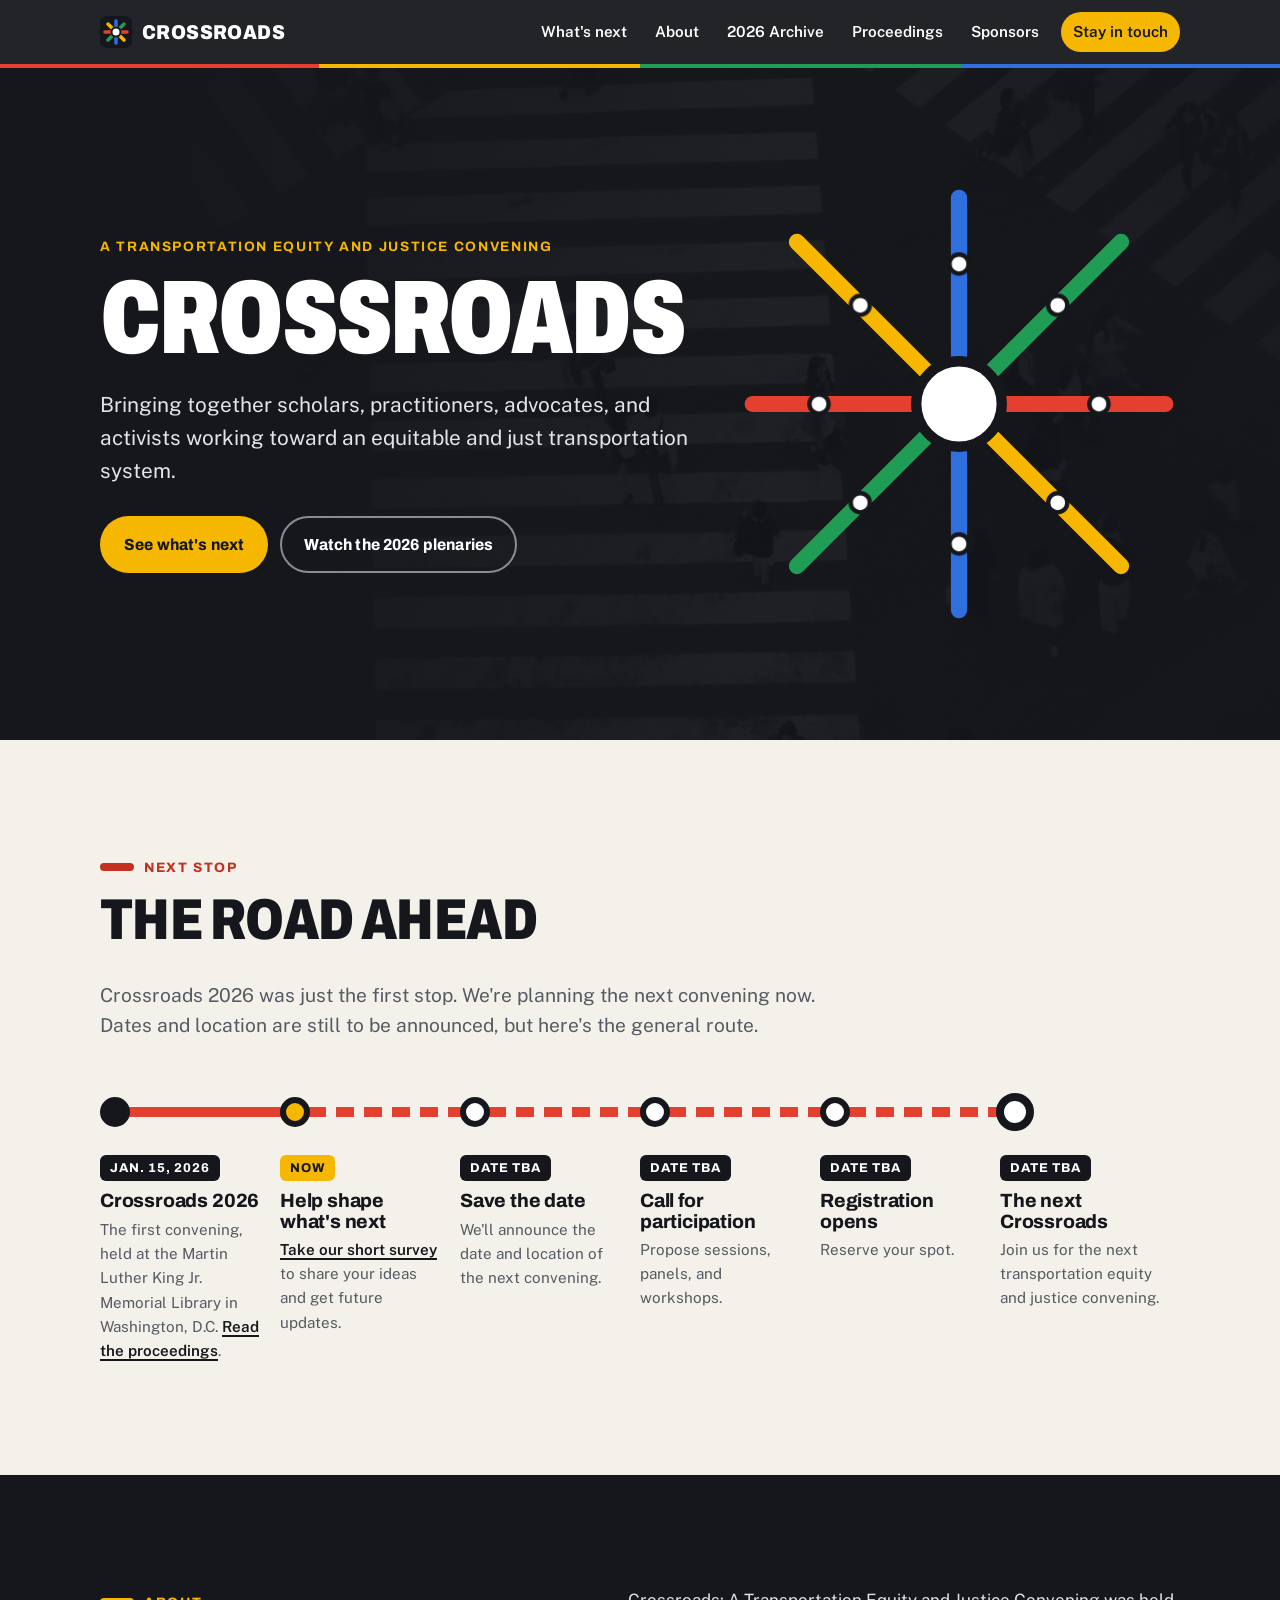
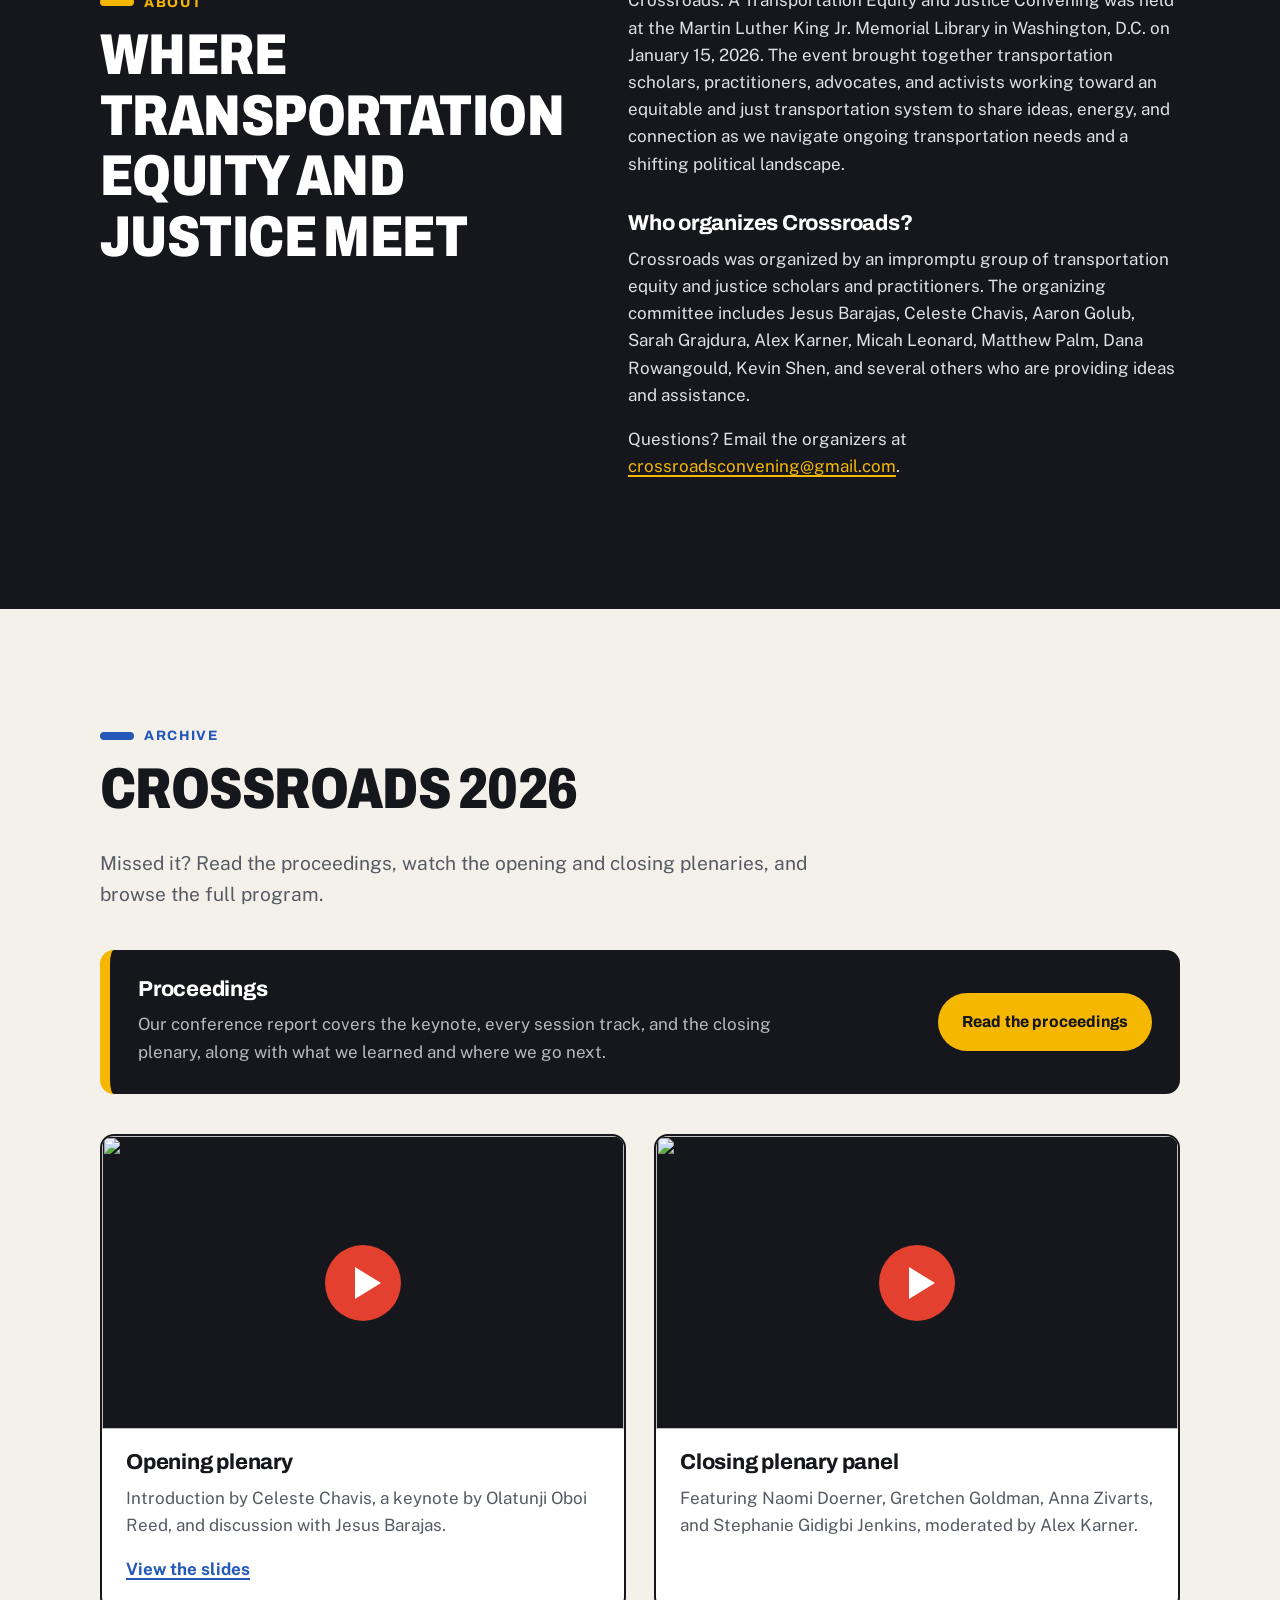
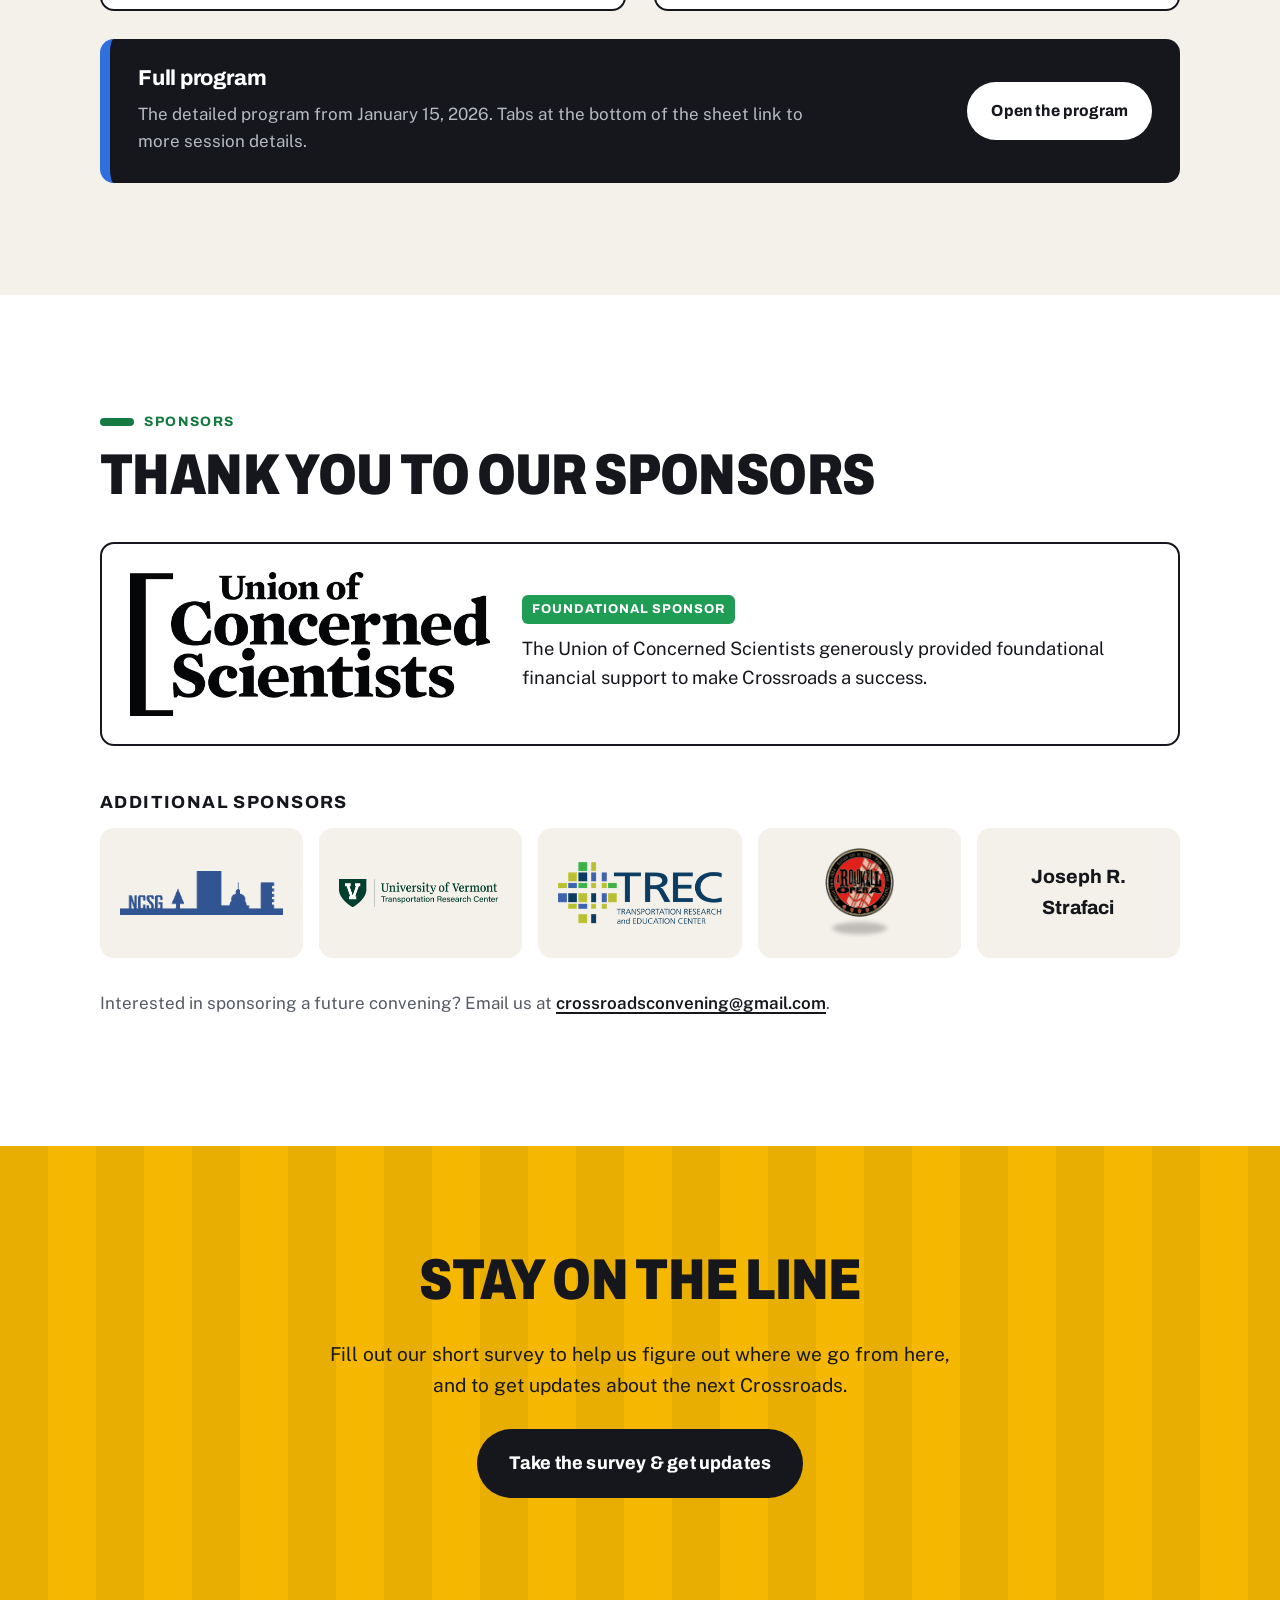
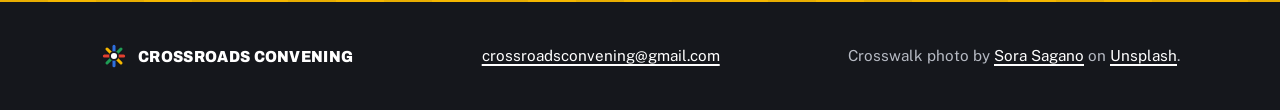
==== index.html @ 6d8b0bfc "Add the 2026 proceedings page Generate proceedings.html from the conference report Word file with to" ====
<!doctype html>
<html lang="en">
<head>
  <meta charset="utf-8">
  <meta name="viewport" content="width=device-width, initial-scale=1">
  <title>Crossroads: A Transportation Equity and Justice Convening</title>
  <meta name="description" content="Crossroads brings together transportation scholars, practitioners, advocates, and activists working toward an equitable and just transportation system.">
  <meta property="og:title" content="Crossroads: A Transportation Equity and Justice Convening">
  <meta property="og:description" content="Scholars, practitioners, advocates, and activists working toward an equitable and just transportation system.">
  <meta property="og:type" content="website">
  <meta property="og:url" content="https://crossroadsconvening.org/">
  <meta property="og:image" content="https://crossroadsconvening.org/assets/img/hero.jpg">
  <link rel="icon" href="assets/img/mark.svg" type="image/svg+xml">
  <link rel="preconnect" href="https://fonts.googleapis.com">
  <link rel="preconnect" href="https://fonts.gstatic.com" crossorigin>
  <link href="https://fonts.googleapis.com/css2?family=Archivo:wdth,wght@62..125,500..900&family=Public+Sans:ital,wght@0,400..700;1,400&display=swap" rel="stylesheet">
  <link rel="stylesheet" href="assets/css/styles.css">
</head>
<body>
  <a class="skip" href="#main">Skip to content</a>

  <header class="topbar">
    <div class="wrap topbar__inner">
      <a class="brand" href="#top" aria-label="Crossroads home">
        <img src="assets/img/mark.svg" alt="" width="32" height="32">
        <span>Crossroads</span>
      </a>
      <button class="menu-toggle" aria-expanded="false" aria-controls="site-nav">Menu</button>
      <nav id="site-nav" class="nav" aria-label="Main">
        <a href="#next">What's next</a>
        <a href="#about">About</a>
        <a href="#archive">2026 Archive</a>
        <a href="proceedings.html">Proceedings</a>
        <a href="#sponsors">Sponsors</a>
        <a class="nav__cta" href="#stay-in-touch">Stay in touch</a>
      </nav>
    </div>
  </header>

  <main id="main">
    <!-- HERO -->
    <section class="hero" id="top">
      <div class="wrap hero__inner">
        <div class="hero__text">
          <p class="eyebrow">A Transportation Equity and Justice Convening</p>
          <h1>Crossroads</h1>
          <p class="hero__lede">Bringing together scholars, practitioners, advocates, and activists working toward an equitable and just transportation system.</p>
          <div class="hero__actions">
            <a class="btn btn--yellow" href="#next">See what's next</a>
            <a class="btn btn--ghost" href="#archive">Watch the 2026 plenaries</a>
          </div>
        </div>
        <svg class="hero__map" viewBox="0 0 600 600" role="img" aria-label="Four transit lines meeting at a single station">
          <g class="lines" fill="none" stroke-width="22" stroke-linecap="round">
            <path class="line line--red" d="M20 300H580"/>
            <path class="line line--blue" d="M300 20V580"/>
            <path class="line line--yellow" d="M80 80L520 520"/>
            <path class="line line--green" d="M520 80L80 520"/>
          </g>
          <g class="stops">
            <circle cx="110" cy="300" r="13"/><circle cx="490" cy="300" r="13"/>
            <circle cx="300" cy="110" r="13"/><circle cx="300" cy="490" r="13"/>
            <circle cx="166" cy="166" r="13"/><circle cx="434" cy="434" r="13"/>
            <circle cx="434" cy="166" r="13"/><circle cx="166" cy="434" r="13"/>
          </g>
          <circle class="hub" cx="300" cy="300" r="58"/>
        </svg>
      </div>
    </section>

    <!-- WHAT'S NEXT / TIMELINE -->
    <section class="section section--paper" id="next" aria-labelledby="next-title">
      <div class="wrap">
        <p class="kicker kicker--red">Next stop</p>
        <h2 id="next-title">The road ahead</h2>
        <p class="lede">Crossroads 2026 was just the first stop. We're planning the next convening now. Dates and location are still to be announced, but here's the general route.</p>

        <!-- TIMELINE: edit the stops below. Use class "stop--done" for past stops and "stop--now" for the current one. -->
        <ol class="route">
          <li class="stop stop--done">
            <span class="stop__when">Jan. 15, 2026</span>
            <h3 class="stop__title">Crossroads 2026</h3>
            <p>The first convening, held at the Martin Luther King Jr. Memorial Library in Washington, D.C. <a href="proceedings.html">Read the proceedings</a>.</p>
          </li>
          <li class="stop stop--now">
            <span class="stop__when">Now</span>
            <h3 class="stop__title">Help shape what's next</h3>
            <p><a href="https://forms.gle/mDyaubVXtLyER6GSA">Take our short survey</a> to share your ideas and get future updates.</p>
          </li>
          <li class="stop">
            <span class="stop__when">Date TBA</span>
            <h3 class="stop__title">Save the date</h3>
            <p>We'll announce the date and location of the next convening.</p>
          </li>
          <li class="stop">
            <span class="stop__when">Date TBA</span>
            <h3 class="stop__title">Call for participation</h3>
            <p>Propose sessions, panels, and workshops.</p>
          </li>
          <li class="stop">
            <span class="stop__when">Date TBA</span>
            <h3 class="stop__title">Registration opens</h3>
            <p>Reserve your spot.</p>
          </li>
          <li class="stop stop--terminal">
            <span class="stop__when">Date TBA</span>
            <h3 class="stop__title">The next Crossroads</h3>
            <p>Join us for the next transportation equity and justice convening.</p>
          </li>
        </ol>
      </div>
    </section>

    <!-- ABOUT -->
    <section class="section section--dark" id="about" aria-labelledby="about-title">
      <div class="wrap grid-2">
        <div>
          <p class="kicker kicker--yellow">About</p>
          <h2 id="about-title">Where transportation equity and justice meet</h2>
        </div>
        <div class="prose">
          <p>Crossroads: A Transportation Equity and Justice Convening was held at the Martin Luther King Jr. Memorial Library in Washington, D.C. on January 15, 2026. The event brought together transportation scholars, practitioners, advocates, and activists working toward an equitable and just transportation system to share ideas, energy, and connection as we navigate ongoing transportation needs and a shifting political landscape.</p>
          <h3>Who organizes Crossroads?</h3>
          <p>Crossroads was organized by an impromptu group of transportation equity and justice scholars and practitioners. The organizing committee includes Jesus Barajas, Celeste Chavis, Aaron Golub, Sarah Grajdura, Alex Karner, Micah Leonard, Matthew Palm, Dana Rowangould, Kevin Shen, and several others who are providing ideas and assistance.</p>
          <p>Questions? Email the organizers at <a href="mailto:crossroadsconvening@gmail.com">crossroadsconvening@gmail.com</a>.</p>
        </div>
      </div>
    </section>

    <!-- 2026 ARCHIVE -->
    <section class="section section--paper" id="archive" aria-labelledby="archive-title">
      <div class="wrap">
        <p class="kicker kicker--blue">Archive</p>
        <h2 id="archive-title">Crossroads 2026</h2>
        <p class="lede">Missed it? Read the proceedings, watch the opening and closing plenaries, and browse the full program.</p>

        <div class="callout callout--feature">
          <div>
            <h3>Proceedings</h3>
            <p>Our conference report covers the keynote, every session track, and the closing plenary, along with what we learned and where we go next.</p>
          </div>
          <a class="btn btn--yellow" href="proceedings.html">Read the proceedings</a>
        </div>

        <div class="videos">
          <article class="video-card">
            <div class="yt" data-id="2A3c7YhtMYk" data-title="Crossroads 2026 opening plenary">
              <a href="https://youtu.be/2A3c7YhtMYk" class="yt__link">
                <img src="https://i.ytimg.com/vi/2A3c7YhtMYk/hqdefault.jpg" alt="" loading="lazy" width="480" height="360">
                <span class="yt__play" aria-hidden="true"></span>
                <span class="visually-hidden">Play the opening plenary video</span>
              </a>
            </div>
            <div class="video-card__body">
              <h3>Opening plenary</h3>
              <p>Introduction by Celeste Chavis, a keynote by Olatunji Oboi Reed, and discussion with Jesus Barajas.</p>
              <a class="text-link" href="https://docs.google.com/presentation/d/1_229AKAvxTSWhk_uDJZaHkwHum6Pag1m/edit?usp=sharing">View the slides</a>
            </div>
          </article>
          <article class="video-card">
            <div class="yt" data-id="bE-O-7ziDMs" data-title="Crossroads 2026 closing plenary panel">
              <a href="https://youtu.be/bE-O-7ziDMs" class="yt__link">
                <img src="https://i.ytimg.com/vi/bE-O-7ziDMs/hqdefault.jpg" alt="" loading="lazy" width="480" height="360">
                <span class="yt__play" aria-hidden="true"></span>
                <span class="visually-hidden">Play the closing plenary video</span>
              </a>
            </div>
            <div class="video-card__body">
              <h3>Closing plenary panel</h3>
              <p>Featuring Naomi Doerner, Gretchen Goldman, Anna Zivarts, and Stephanie Gidigbi Jenkins, moderated by Alex Karner.</p>
            </div>
          </article>
        </div>

        <div class="callout">
          <div>
            <h3>Full program</h3>
            <p>The detailed program from January 15, 2026. Tabs at the bottom of the sheet link to more session details.</p>
          </div>
          <a class="btn btn--dark" href="https://docs.google.com/spreadsheets/d/1oS346yVbTH7ZdNeMVsmbUKDeAx3e3sTIWVn5TeTosmg/edit?usp=sharing">Open the program</a>
        </div>
      </div>
    </section>

    <!-- SPONSORS -->
    <section class="section section--white" id="sponsors" aria-labelledby="sponsors-title">
      <div class="wrap">
        <p class="kicker kicker--green">Sponsors</p>
        <h2 id="sponsors-title">Thank you to our sponsors</h2>

        <div class="sponsor-foundational">
          <a href="https://www.ucsusa.org/" class="sponsor-logo sponsor-logo--lg">
            <img src="assets/img/ucs.jpg" alt="Union of Concerned Scientists" width="1280" height="512">
          </a>
          <div>
            <span class="tag">Foundational sponsor</span>
            <p>The Union of Concerned Scientists generously provided foundational financial support to make Crossroads a success.</p>
          </div>
        </div>

        <h3 class="subhead">Additional sponsors</h3>
        <ul class="sponsor-grid">
          <li><a href="https://www.umdsmartgrowth.org/" class="sponsor-logo"><img src="assets/img/umd-smart-growth.gif" alt="University of Maryland National Center for Smart Growth" width="418" height="115" loading="lazy"></a></li>
          <li><a href="https://www.uvm.edu/cems/trc" class="sponsor-logo"><img src="assets/img/uvm-trc.png" alt="University of Vermont Transportation Research Center" width="1280" height="224" loading="lazy"></a></li>
          <li><a href="https://trec.pdx.edu/" class="sponsor-logo"><img src="assets/img/psu-trec.png" alt="Transportation Research and Education Center at Portland State University" width="300" height="113" loading="lazy"></a></li>
          <li><a href="http://www.roadkillopera.com/" class="sponsor-logo"><img src="assets/img/roadkill-opera.png" alt="A Roadkill Opera" width="300" height="391" loading="lazy"></a></li>
          <li><span class="sponsor-logo sponsor-logo--name">Joseph R. Strafaci</span></li>
        </ul>

        <p class="sponsor-ask">Interested in sponsoring a future convening? Email us at <a href="mailto:crossroadsconvening@gmail.com">crossroadsconvening@gmail.com</a>.</p>
      </div>
    </section>

    <!-- STAY IN TOUCH -->
    <section class="cta" id="stay-in-touch" aria-labelledby="cta-title">
      <div class="wrap cta__inner">
        <h2 id="cta-title">Stay on the line</h2>
        <p>Fill out our short survey to help us figure out where we go from here, and to get updates about the next Crossroads.</p>
        <a class="btn btn--yellow btn--lg" href="https://forms.gle/mDyaubVXtLyER6GSA">Take the survey &amp; get updates</a>
      </div>
    </section>
  </main>

  <footer class="footer">
    <div class="wrap footer__inner">
      <div class="brand brand--footer">
        <img src="assets/img/mark.svg" alt="" width="28" height="28">
        <span>Crossroads Convening</span>
      </div>
      <p><a href="mailto:crossroadsconvening@gmail.com">crossroadsconvening@gmail.com</a></p>
      <p class="footer__credit">Crosswalk photo by <a href="https://unsplash.com/@sorasagano">Sora Sagano</a> on <a href="https://unsplash.com/photos/people-walking-on-street-MKE7NKsaBZM">Unsplash</a>.</p>
    </div>
  </footer>

  <script src="assets/js/main.js" defer></script>
</body>
</html>
---- assets/css/styles.css ----
/* Crossroads Convening — transit-map inspired styles */

:root {
  --asphalt: #15171c;
  --asphalt-2: #1e2128;
  --paper: #f4f1ea;
  --white: #ffffff;
  --ink: #15171c;
  --muted: #555a64;
  --muted-dark: #b6bac3;

  --red: #e4402f;
  --red-text: #c4311f;
  --yellow: #f5b700;
  --green: #1f9d55;
  --green-text: #157a41;
  --blue: #2f6fde;
  --blue-text: #2459b8;

  --display: "Archivo", "Arial Narrow", system-ui, sans-serif;
  --body: "Public Sans", system-ui, -apple-system, "Segoe UI", sans-serif;

  --wrap: 1160px;
  --gutter: clamp(16px, 4vw, 40px);
  --radius: 14px;
}

*,
*::before,
*::after { box-sizing: border-box; }

html { scroll-behavior: smooth; scroll-padding-top: 76px; }

body {
  margin: 0;
  font-family: var(--body);
  font-size: 1.0625rem;
  line-height: 1.6;
  color: var(--ink);
  background: var(--paper);
  -webkit-font-smoothing: antialiased;
}

img { max-width: 100%; height: auto; display: block; }

a { color: inherit; text-decoration-thickness: 2px; text-underline-offset: 3px; }

:focus-visible { outline: 3px solid var(--yellow); outline-offset: 3px; border-radius: 4px; }

h1, h2, h3 {
  font-family: var(--display);
  line-height: 1.05;
  letter-spacing: -0.01em;
  margin: 0 0 0.5em;
}

h2 {
  font-size: clamp(2.2rem, 5vw, 3.6rem);
  font-weight: 850;
  font-stretch: 80%;
  text-transform: uppercase;
}

h3 { font-size: 1.35rem; font-weight: 750; }

p { margin: 0 0 1em; }

.wrap { max-width: var(--wrap); margin: 0 auto; padding: 0 var(--gutter); }

.skip {
  position: absolute; left: 12px; top: -60px; z-index: 100;
  background: var(--yellow); color: var(--ink); padding: 10px 16px;
  font-weight: 700; border-radius: 8px;
}
.skip:focus { top: 12px; }

.visually-hidden {
  position: absolute; width: 1px; height: 1px; overflow: hidden;
  clip: rect(0 0 0 0); white-space: nowrap;
}

/* ---------- Top bar ---------- */

.topbar {
  position: sticky; top: 0; z-index: 50;
  background: rgba(21, 23, 28, 0.94);
  backdrop-filter: blur(8px);
  color: var(--white);
  border-bottom: 4px solid transparent;
  border-image: linear-gradient(90deg, var(--red) 0 25%, var(--yellow) 25% 50%, var(--green) 50% 75%, var(--blue) 75% 100%) 1;
}

.topbar__inner { display: flex; align-items: center; justify-content: space-between; min-height: 64px; gap: 16px; }

.brand {
  display: inline-flex; align-items: center; gap: 10px;
  font-family: var(--display); font-weight: 850; font-stretch: 90%;
  font-size: 1.25rem; text-transform: uppercase; letter-spacing: 0.02em;
  text-decoration: none;
}

.nav { display: flex; align-items: center; gap: 4px; }

.nav a {
  text-decoration: none; font-weight: 600; font-size: 0.95rem;
  padding: 8px 12px; border-radius: 999px;
}
.nav a:hover, .nav a[aria-current="page"] { background: var(--asphalt-2); }

.nav .nav__cta { background: var(--yellow); color: var(--ink); margin-left: 6px; }
.nav .nav__cta:hover { background: #ffc933; }

.menu-toggle {
  display: none;
  font: 600 0.95rem var(--body); color: var(--white);
  background: none; border: 2px solid #3a3f4a; border-radius: 999px;
  padding: 6px 14px; cursor: pointer;
}

@media (max-width: 960px) {
  .menu-toggle { display: inline-block; }
  .nav {
    display: none;
    position: absolute; left: 0; right: 0; top: 100%;
    flex-direction: column; align-items: stretch; gap: 0;
    background: var(--asphalt); padding: 8px var(--gutter) 16px;
    border-bottom: 1px solid #2b2f37;
  }
  .nav.is-open { display: flex; }
  .nav a { padding: 12px 8px; border-radius: 8px; }
  .nav .nav__cta { margin: 8px 0 0; text-align: center; }
}

/* ---------- Buttons ---------- */

.btn {
  display: inline-flex; align-items: center; justify-content: center;
  font-family: var(--display); font-weight: 750; font-stretch: 95%;
  font-size: 1rem; letter-spacing: 0.01em;
  padding: 14px 22px; border-radius: 999px;
  text-decoration: none; border: 2px solid transparent;
  transition: transform 0.15s ease, background-color 0.15s ease;
}
.btn:hover { transform: translateY(-2px); }
.btn--yellow { background: var(--yellow); color: var(--ink); }
.btn--yellow:hover { background: #ffc933; }
.btn--ghost { border-color: rgba(255, 255, 255, 0.5); color: var(--white); }
.btn--ghost:hover { border-color: var(--white); }
.btn--dark { background: var(--ink); color: var(--white); }
.btn--lg { font-size: 1.15rem; padding: 18px 30px; }

/* ---------- Hero ---------- */

.hero {
  position: relative; overflow: hidden;
  background: var(--asphalt); color: var(--white);
}
.hero::before {
  content: ""; position: absolute; inset: 0;
  background: url("../img/hero.jpg") center / cover no-repeat;
  opacity: 0.35; filter: grayscale(1);
}
.hero::after {
  content: ""; position: absolute; inset: 0;
  background: linear-gradient(90deg, var(--asphalt) 10%, rgba(21, 23, 28, 0.55) 60%, rgba(21, 23, 28, 0.8));
}

.hero__inner {
  position: relative; z-index: 1;
  display: grid; grid-template-columns: 1.15fr 0.85fr; align-items: center; gap: 40px;
  padding-top: clamp(56px, 9vw, 120px); padding-bottom: clamp(56px, 9vw, 120px);
}

.eyebrow {
  font-family: var(--display); font-weight: 700; font-stretch: 100%;
  text-transform: uppercase; letter-spacing: 0.12em; font-size: 0.85rem;
  color: var(--yellow); margin-bottom: 14px;
}

.hero__text { container-type: inline-size; min-width: 0; }

/* Sized to the column so "Crossroads" always stays on one line */
.hero h1 {
  font-size: min(9rem, 17.5cqi);
  font-weight: 900; font-stretch: 72%;
  text-transform: uppercase; line-height: 0.88; letter-spacing: -0.02em;
  white-space: nowrap;
  margin-bottom: 24px;
}

.hero__lede { font-size: clamp(1.1rem, 2vw, 1.3rem); max-width: 34em; color: #e3e5ea; }

.hero__actions { display: flex; flex-wrap: wrap; gap: 12px; margin-top: 28px; }

.hero__map { width: 100%; max-width: 460px; justify-self: center; overflow: visible; }
.hero__map .line { stroke-dasharray: 800; stroke-dashoffset: 800; animation: draw 1.4s ease-out forwards; }
.line--red { stroke: var(--red); }
.line--blue { stroke: var(--blue); animation-delay: 0.15s !important; }
.line--yellow { stroke: var(--yellow); animation-delay: 0.3s !important; }
.line--green { stroke: var(--green); animation-delay: 0.45s !important; }
.hero__map .stops circle { fill: var(--white); stroke: var(--asphalt); stroke-width: 6; opacity: 0; animation: pop 0.4s ease-out 1.1s forwards; }
.hero__map .hub { fill: var(--white); stroke: var(--asphalt); stroke-width: 14; }

@keyframes draw { to { stroke-dashoffset: 0; } }
@keyframes pop { to { opacity: 1; } }

@media (max-width: 820px) {
  .hero__inner { grid-template-columns: 1fr; }
  .hero__map { max-width: 260px; order: -1; justify-self: start; }
}

/* ---------- Sections ---------- */

.section { padding: clamp(64px, 9vw, 112px) 0; }
.section--paper { background: var(--paper); }
.section--white { background: var(--white); }
.section--dark { background: var(--asphalt); color: var(--white); }

.kicker {
  display: inline-flex; align-items: center; gap: 10px;
  font-family: var(--display); font-weight: 750; text-transform: uppercase;
  letter-spacing: 0.12em; font-size: 0.85rem; margin-bottom: 12px;
}
.kicker::before {
  content: ""; width: 34px; height: 8px; border-radius: 999px; background: currentColor;
}
.kicker--red { color: var(--red-text); }
.kicker--yellow { color: var(--yellow); }
.kicker--blue { color: var(--blue-text); }
.kicker--green { color: var(--green-text); }

.lede { font-size: 1.2rem; max-width: 40em; color: var(--muted); }

.grid-2 { display: grid; grid-template-columns: 0.9fr 1.1fr; gap: clamp(24px, 5vw, 72px); }
@media (max-width: 820px) { .grid-2 { grid-template-columns: 1fr; } }

.prose { color: #dfe1e6; }
.prose h3 { color: var(--white); margin-top: 1.6em; }
.prose a { color: var(--yellow); }

/* ---------- Timeline (route) ---------- */

.route {
  --line: 10px;
  --dot: 30px;
  list-style: none; margin: 56px 0 0; padding: 0;
  display: grid; grid-template-columns: repeat(6, 1fr); gap: 0;
  position: relative;
}

.stop { position: relative; padding: calc(var(--dot) + 26px) 16px 0 0; }

/* the track */
.stop::before {
  content: ""; position: absolute; top: calc((var(--dot) - var(--line)) / 2);
  left: 0; right: 0; height: var(--line); background: var(--red);
}
.stop:first-child::before { left: calc(var(--dot) / 2); }
.stop--terminal::before { right: auto; width: calc(var(--dot) / 2); }
.stop--now::before,
.stop--now ~ .stop::before {
  background: repeating-linear-gradient(90deg, var(--red) 0 18px, transparent 18px 28px);
}

/* the station dot */
.stop::after {
  content: ""; position: absolute; top: 0; left: 0;
  width: var(--dot); height: var(--dot); border-radius: 50%;
  background: var(--white); border: 6px solid var(--ink); box-sizing: border-box;
}
.stop--done::after { background: var(--ink); }
.stop--now::after { background: var(--yellow); box-shadow: 0 0 0 0 rgba(245, 183, 0, 0.6); animation: pulse 2s infinite; }
.stop--terminal::after { width: calc(var(--dot) + 8px); height: calc(var(--dot) + 8px); top: -4px; left: -4px; border-width: 8px; }

@keyframes pulse {
  0% { box-shadow: 0 0 0 0 rgba(245, 183, 0, 0.6); }
  70% { box-shadow: 0 0 0 16px rgba(245, 183, 0, 0); }
  100% { box-shadow: 0 0 0 0 rgba(245, 183, 0, 0); }
}

.stop__when {
  display: inline-block; font-family: var(--display); font-weight: 750;
  font-size: 0.8rem; text-transform: uppercase; letter-spacing: 0.08em;
  background: var(--ink); color: var(--white); padding: 3px 10px; border-radius: 6px; margin-bottom: 10px;
}
.stop--now .stop__when { background: var(--yellow); color: var(--ink); }
.stop__title { font-size: 1.2rem; margin-bottom: 6px; }
.stop p { font-size: 0.95rem; color: var(--muted); margin: 0; }
.stop a { color: var(--ink); font-weight: 600; }

@media (max-width: 980px) {
  .route { grid-template-columns: 1fr; margin-top: 40px; }
  .stop { padding: 0 0 36px calc(var(--dot) + 24px); }
  .stop::before {
    top: 0; bottom: 0; left: calc((var(--dot) - var(--line)) / 2); right: auto;
    width: var(--line); height: auto;
  }
  .stop:first-child::before { left: calc((var(--dot) - var(--line)) / 2); top: calc(var(--dot) / 2); }
  .stop--terminal::before { width: var(--line); bottom: auto; height: calc(var(--dot) / 2); }
  .stop--now::before,
  .stop--now ~ .stop::before {
    background: repeating-linear-gradient(180deg, var(--red) 0 18px, transparent 18px 28px);
  }
  .stop--terminal { padding-bottom: 0; }
}

/* ---------- Archive ---------- */

.videos { display: grid; grid-template-columns: repeat(2, 1fr); gap: 28px; margin-top: 40px; }
@media (max-width: 760px) { .videos { grid-template-columns: 1fr; } }

.video-card {
  background: var(--white); border-radius: var(--radius); overflow: hidden;
  border: 2px solid var(--ink); display: flex; flex-direction: column;
}
.video-card__body { padding: 22px 24px 26px; }
.video-card__body p { color: var(--muted); }

.yt { position: relative; aspect-ratio: 16 / 9; background: var(--asphalt); }
.yt__link, .yt iframe { position: absolute; inset: 0; width: 100%; height: 100%; border: 0; }
.yt img { width: 100%; height: 100%; object-fit: cover; }
.yt__play {
  position: absolute; left: 50%; top: 50%; width: 76px; height: 76px; margin: -38px 0 0 -38px;
  border-radius: 50%; background: var(--red); transition: transform 0.15s ease;
}
.yt__play::after {
  content: ""; position: absolute; left: 30px; top: 22px;
  border-style: solid; border-width: 16px 0 16px 26px; border-color: transparent transparent transparent var(--white);
}
.yt__link:hover .yt__play { transform: scale(1.08); }

.text-link { font-weight: 700; color: var(--blue-text); }

.callout {
  margin-top: 28px; padding: 28px; border-radius: var(--radius);
  background: var(--asphalt); color: var(--white);
  display: flex; align-items: center; justify-content: space-between; gap: 24px; flex-wrap: wrap;
  border-left: 10px solid var(--blue);
}
.callout p { color: var(--muted-dark); margin: 0; max-width: 40em; }
.callout .btn--dark { background: var(--white); color: var(--ink); }

/* ---------- Sponsors ---------- */

.sponsor-foundational {
  display: grid; grid-template-columns: minmax(200px, 360px) 1fr; align-items: center; gap: 32px;
  margin-top: 36px; padding: 28px; border: 2px solid var(--ink); border-radius: var(--radius);
}
.sponsor-foundational p { font-size: 1.15rem; margin: 10px 0 0; }
@media (max-width: 680px) { .sponsor-foundational { grid-template-columns: 1fr; } }

.tag {
  display: inline-block; font-family: var(--display); font-weight: 750; text-transform: uppercase;
  letter-spacing: 0.08em; font-size: 0.8rem; background: var(--green); color: var(--white);
  padding: 4px 10px; border-radius: 6px;
}

.subhead { margin-top: 48px; font-size: 1.1rem; text-transform: uppercase; letter-spacing: 0.08em; }

.sponsor-grid {
  list-style: none; margin: 16px 0 0; padding: 0;
  display: grid; grid-template-columns: repeat(auto-fill, minmax(190px, 1fr)); gap: 16px;
}

.sponsor-logo {
  display: flex; align-items: center; justify-content: center;
  height: 130px; padding: 20px; border-radius: var(--radius);
  background: var(--paper); text-decoration: none;
  transition: transform 0.15s ease;
}
a.sponsor-logo:hover { transform: translateY(-3px); }
.sponsor-logo img { max-height: 100%; width: auto; object-fit: contain; }
.sponsor-logo--lg { height: auto; background: none; padding: 0; }
.sponsor-logo--name { font-family: var(--display); font-weight: 750; font-size: 1.2rem; text-align: center; }

.sponsor-ask { margin-top: 32px; color: var(--muted); }
.sponsor-ask a { color: var(--ink); font-weight: 600; }

/* ---------- CTA ---------- */

.cta {
  background: var(--yellow); color: var(--ink);
  padding: clamp(64px, 9vw, 104px) 0; position: relative; overflow: hidden;
}
.cta::before {
  /* crosswalk stripes */
  content: ""; position: absolute; inset: 0;
  background: repeating-linear-gradient(90deg, rgba(21, 23, 28, 0.06) 0 48px, transparent 48px 96px);
}
.cta__inner { position: relative; text-align: center; max-width: 820px; }
.cta p { font-size: 1.2rem; margin: 0 auto 28px; max-width: 34em; }
.cta .btn--yellow { background: var(--ink); color: var(--white); }
.cta .btn--yellow:hover { background: #000; }

/* ---------- Footer ---------- */

.footer { background: var(--asphalt); color: var(--muted-dark); padding: 40px 0; font-size: 0.95rem; }
.footer__inner { display: flex; flex-wrap: wrap; align-items: center; justify-content: space-between; gap: 16px 32px; }
.footer p { margin: 0; }
.footer a { color: var(--white); }
.brand--footer { color: var(--white); font-size: 1rem; }

/* ---------- Proceedings page ---------- */

.doc-hero {
  background: var(--asphalt); color: var(--white);
  padding: clamp(48px, 7vw, 88px) 0 clamp(40px, 6vw, 72px);
  border-bottom: 10px solid var(--red);
}
.doc-hero h1 {
  font-size: clamp(2.4rem, 6vw, 4.6rem);
  font-weight: 900; font-stretch: 75%;
  text-transform: uppercase; line-height: 0.95;
  max-width: 14em;
}
.doc-hero__meta { color: #d4d7de; font-size: 1.1rem; margin: 0; }
.doc-hero .btn--ghost { background: none; font: inherit; font-family: var(--display); font-weight: 750; font-stretch: 95%; cursor: pointer; }

.doc-layout {
  display: grid; grid-template-columns: 270px minmax(0, 1fr); gap: clamp(32px, 5vw, 72px);
  padding-top: 56px; padding-bottom: 96px;
}

/* Contents, drawn as a transit line */
.toc { position: sticky; top: 92px; align-self: start; max-height: calc(100vh - 110px); overflow-y: auto; padding-right: 4px; }
.toc summary {
  font-family: var(--display); font-weight: 750; text-transform: uppercase;
  letter-spacing: 0.12em; font-size: 0.85rem; color: var(--red-text);
  cursor: pointer; list-style: none; margin-bottom: 16px;
}
.toc summary::-webkit-details-marker { display: none; }
.toc__list, .toc__list ol { list-style: none; margin: 0; padding: 0; }
.toc__list { position: relative; }
.toc__list::before {
  content: ""; position: absolute; left: 7px; top: 8px; bottom: 8px; width: 6px;
  border-radius: 3px; background: var(--red);
}
.toc__stop { position: relative; padding-left: 30px; }
.toc__stop a {
  display: block; text-decoration: none; color: var(--muted);
  font-size: 0.9rem; line-height: 1.3; padding: 5px 0;
}
.toc__stop a:hover { color: var(--ink); text-decoration: underline; }
.toc__stop--major { margin-top: 10px; }
.toc__stop--major:first-child { margin-top: 0; }
.toc__stop--major > a { font-family: var(--display); font-weight: 750; font-size: 1rem; color: var(--ink); }
.toc__stop--major::before {
  content: ""; position: absolute; left: 0; top: 5px;
  width: 20px; height: 20px; border-radius: 50%;
  background: var(--white); border: 5px solid var(--ink); box-sizing: border-box;
}
.toc__stop:not(.toc__stop--major)::before {
  content: ""; position: absolute; left: 6px; top: 11px; width: 8px; height: 8px;
  border-radius: 50%; background: var(--white);
}
.toc__stop.is-active > a { color: var(--ink); font-weight: 700; }
.toc__stop--major.is-active::before { background: var(--yellow); }
.toc__stop:not(.toc__stop--major).is-active::before { background: var(--yellow); box-shadow: 0 0 0 2px var(--ink); }

/* Report text */
.doc { max-width: 70ch; font-size: 1.075rem; }
.doc p, .doc li { line-height: 1.72; }
.doc a { color: var(--blue-text); }
.chapter { padding-bottom: 24px; }
.chapter + .chapter, .footnotes, .credits { border-top: 2px solid #d9d4c8; padding-top: 40px; margin-top: 24px; }
.doc h2 {
  font-size: clamp(1.9rem, 4vw, 2.6rem);
  display: flex; align-items: center; gap: 14px;
}
.doc h2::before { content: ""; flex: none; width: 40px; height: 10px; border-radius: 999px; background: var(--red); }
.chapter:nth-of-type(4n+2) h2::before { background: var(--yellow); }
.chapter:nth-of-type(4n+3) h2::before { background: var(--green); }
.chapter:nth-of-type(4n) h2::before { background: var(--blue); }
.doc h3 { font-size: 1.5rem; margin-top: 2em; line-height: 1.15; }
.doc h4 {
  font-family: var(--display); font-size: 0.85rem; font-weight: 750;
  text-transform: uppercase; letter-spacing: 0.1em; color: var(--muted);
  margin: 1.8em 0 0.8em;
}
.doc ul, .doc ol { padding-left: 1.4em; margin: 0 0 1.2em; }
.doc li { margin-bottom: 0.5em; }
.doc ul li::marker { color: var(--red); }
.doc ol li::marker { font-family: var(--display); font-weight: 750; color: var(--red-text); }
.doc h2, .doc h3 { scroll-margin-top: 92px; }

.fnref a { text-decoration: none; font-weight: 700; padding: 0 2px; }
.footnotes { font-size: 0.95rem; color: var(--muted); }
.footnotes h2 { font-size: 1.4rem; }
.fnback { text-decoration: none; }

.credits h2 { font-size: 1.6rem; }
.credits__grid { display: grid; grid-template-columns: repeat(2, minmax(0, 1fr)); gap: 8px 40px; }
.credits__group--wide { grid-column: 1 / -1; order: -1; }
.credits h3 { font-size: 1rem; text-transform: uppercase; letter-spacing: 0.08em; margin: 1.2em 0 0.6em; }
.credits ul { list-style: none; padding: 0; }
.credits li { margin: 0 0 0.35em; font-size: 0.97rem; line-height: 1.45; }
.credits p { color: var(--muted); }

@media (max-width: 900px) {
  .doc-layout { grid-template-columns: 1fr; padding-top: 32px; }
  .toc { position: static; max-height: none; overflow: visible; border: 2px solid var(--ink); border-radius: var(--radius); padding: 16px 18px; background: var(--white); }
  .toc summary { margin: 0; display: flex; justify-content: space-between; }
  .toc summary::after { content: "Show"; color: var(--muted); letter-spacing: 0.04em; }
  .toc details[open] summary { margin-bottom: 16px; }
  .toc details[open] summary::after { content: "Hide"; }
}
@media (max-width: 560px) { .credits__grid { grid-template-columns: 1fr; } }

/* Feature link to the proceedings on the home page */
.callout--feature { border-left-color: var(--yellow); margin: 40px 0 0; }
.callout--feature .btn--yellow { flex: none; }

@media print {
  .topbar, .toc, .footer, .hero__actions, .skip { display: none !important; }
  body, .page-doc { background: #fff; color: #000; font-size: 11pt; }
  .doc-hero { background: none; color: #000; padding: 0 0 12pt; border-bottom: 3pt solid #000; }
  .doc-hero .kicker, .doc-hero__meta { color: #000; }
  .doc-layout { display: block; padding: 12pt 0 0; }
  .doc { max-width: none; }
  .doc a { color: #000; }
  .chapter { break-inside: auto; }
  .doc h2, .doc h3, .doc h4 { break-after: avoid; }
}

/* ---------- Motion ---------- */

@media (prefers-reduced-motion: reduce) {
  html { scroll-behavior: auto; }
  .hero__map .line { animation: none; stroke-dashoffset: 0; }
  .hero__map .stops circle { animation: none; opacity: 1; }
  .stop--now::after { animation: none; }
  .btn, .sponsor-logo, .yt__play { transition: none; }
}
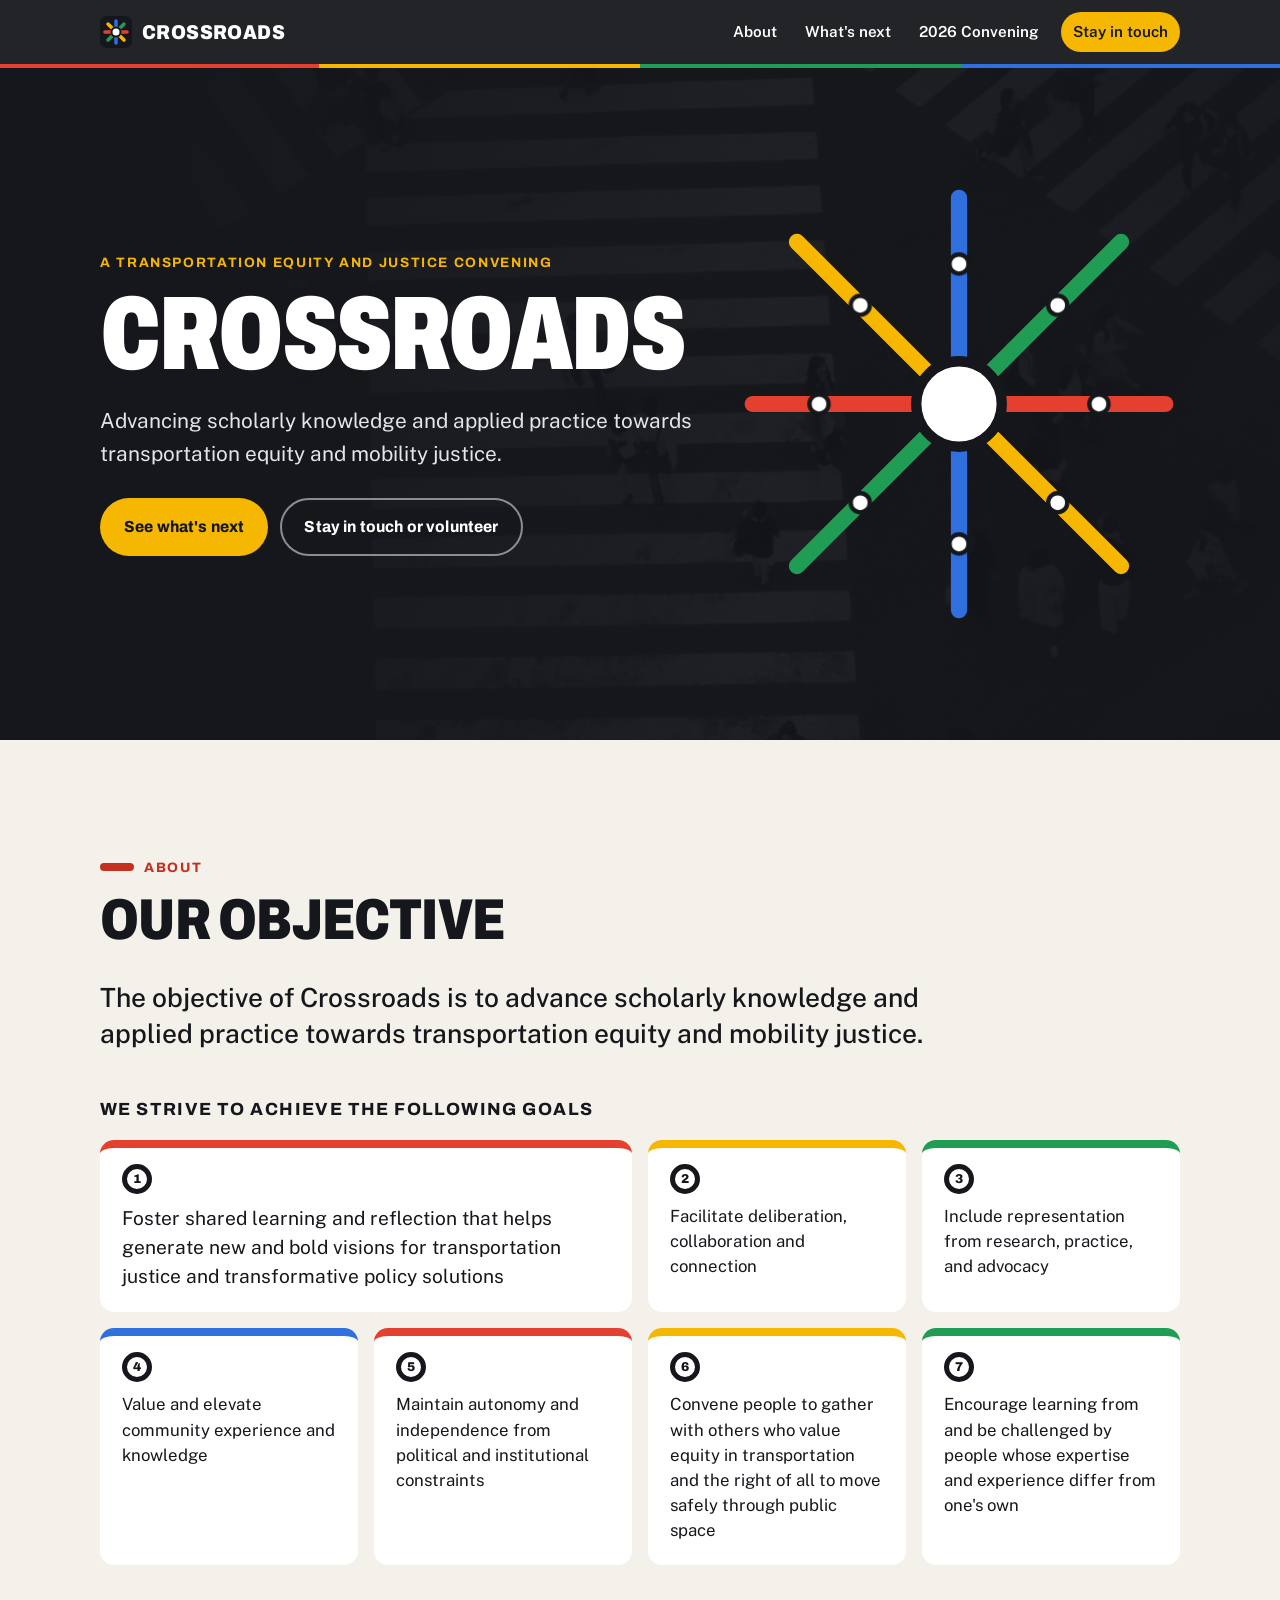
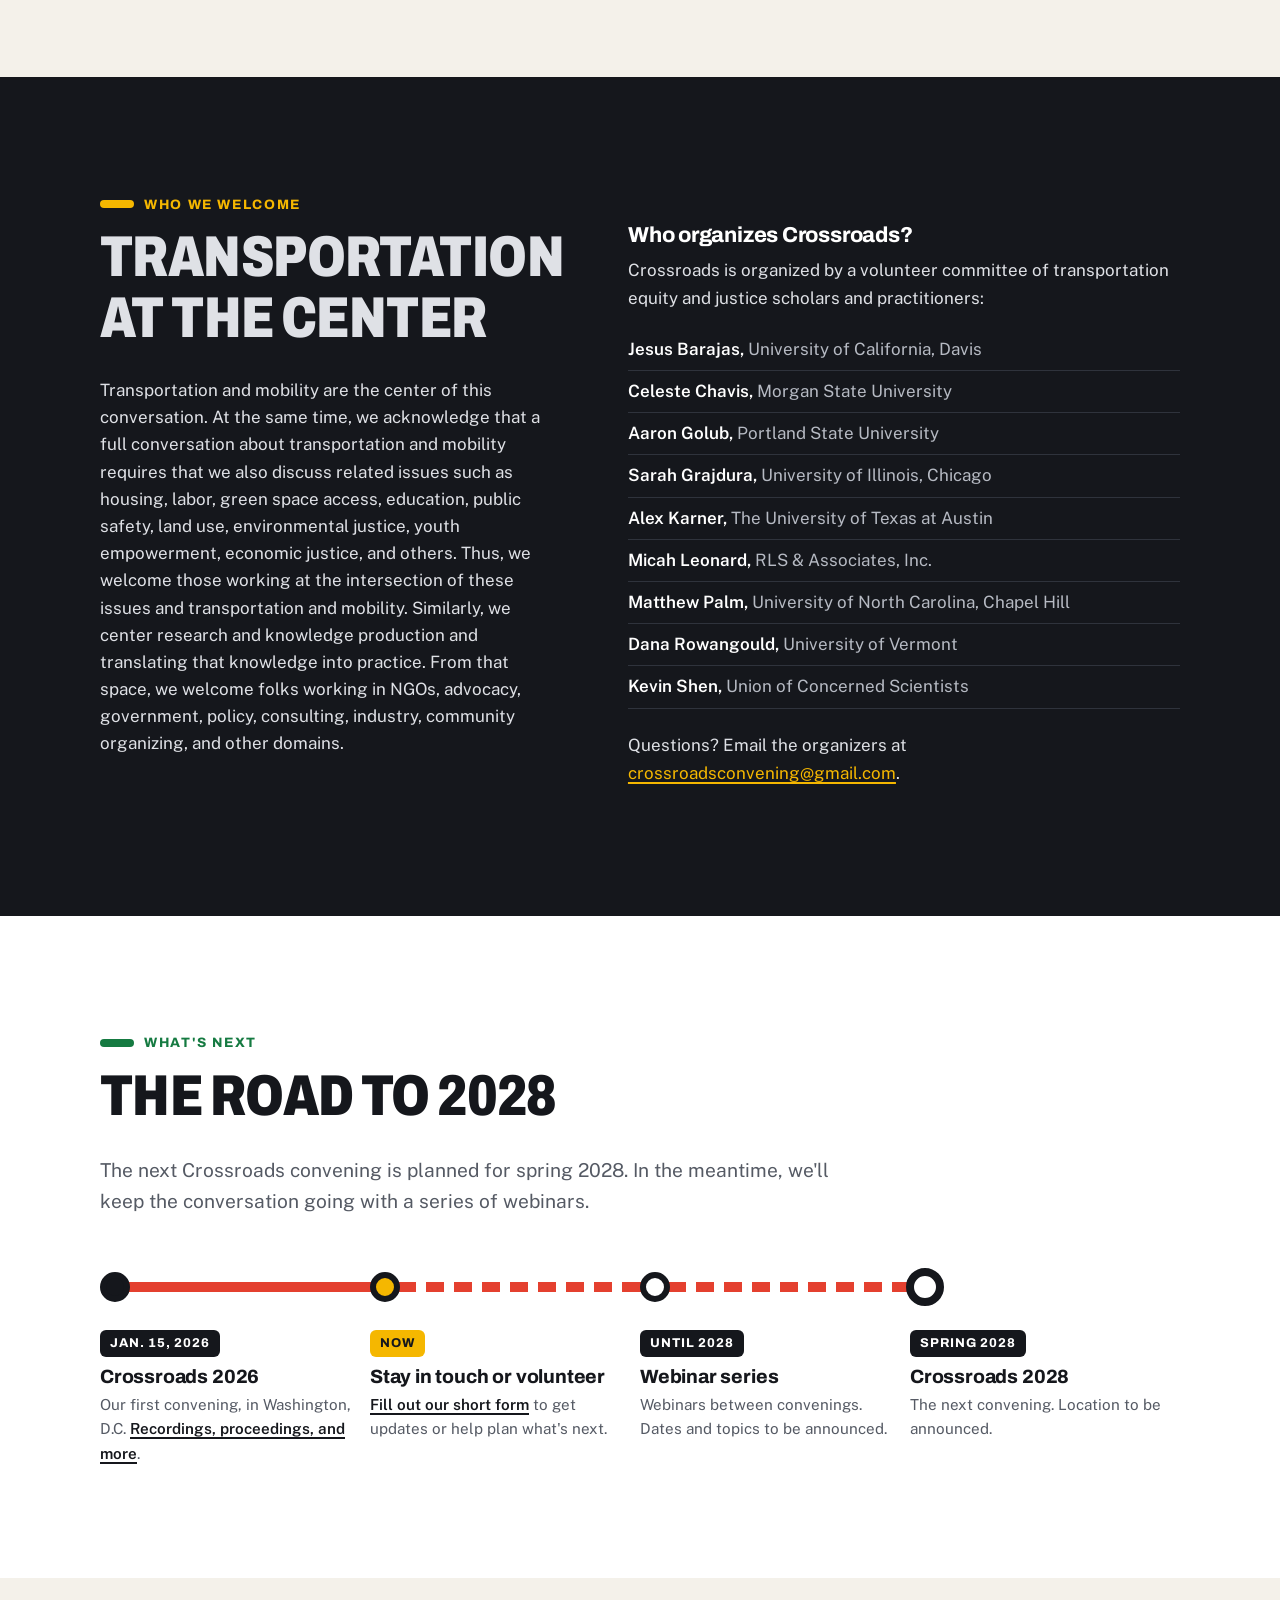
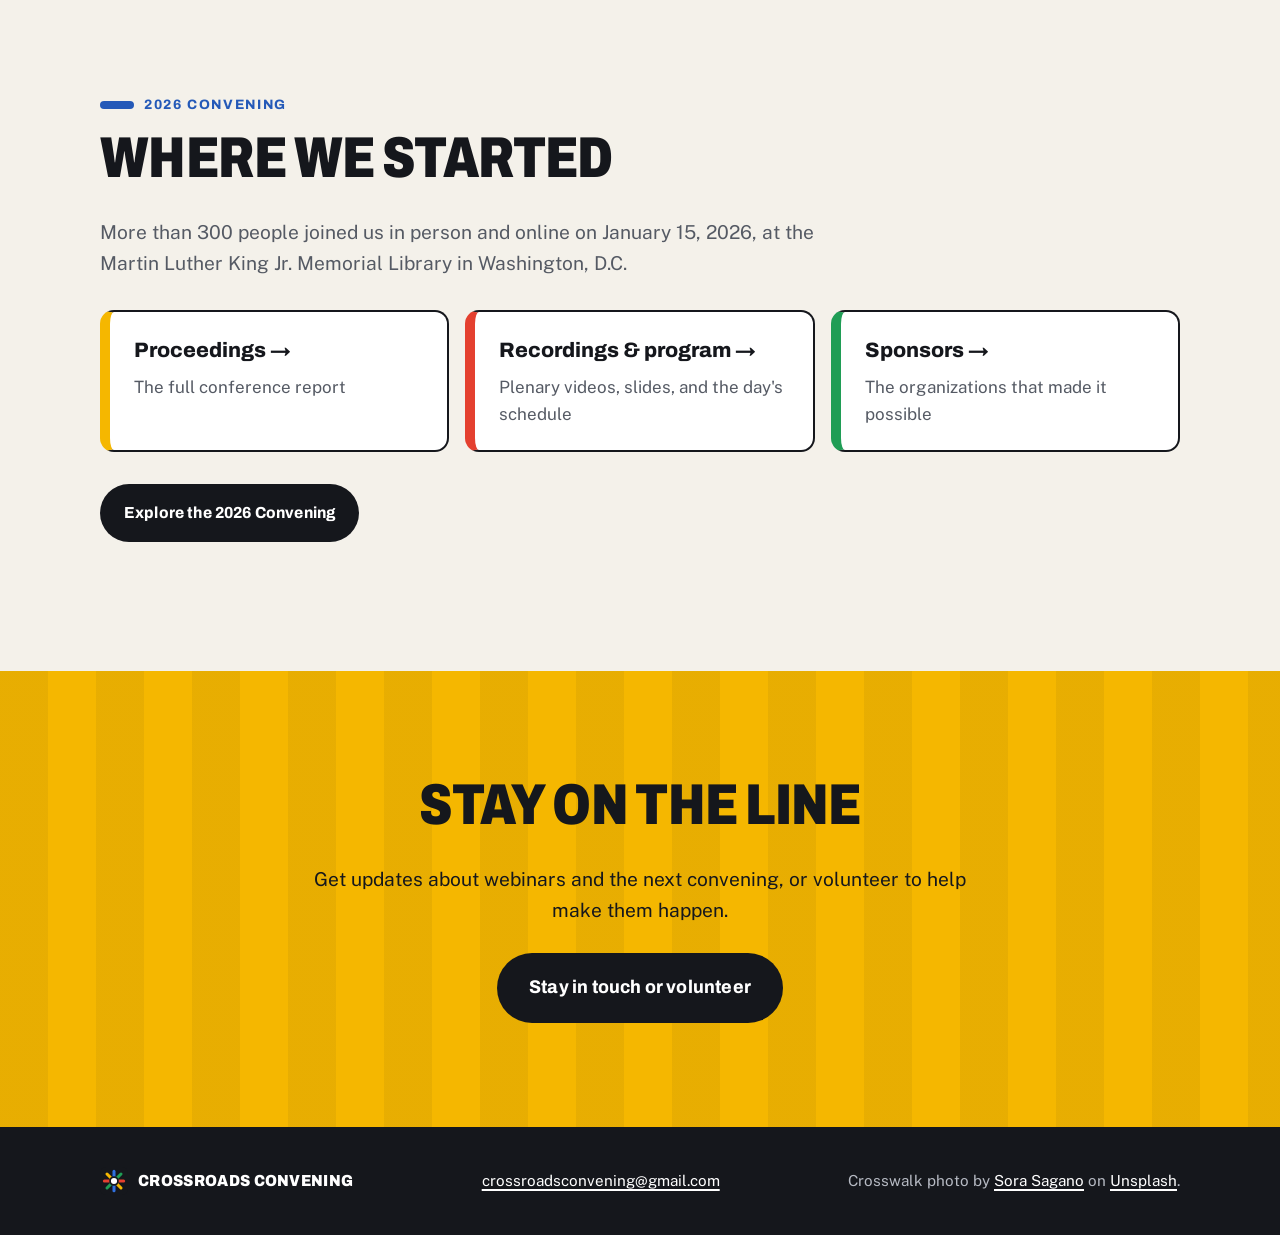
==== commit 8adaab54: "Reorganize site around the Crossroads objective Lead the home page with the objective, goals and who" ====
--- a/index.html
+++ b/index.html
@@ -4,9 +4,9 @@
   <meta charset="utf-8">
   <meta name="viewport" content="width=device-width, initial-scale=1">
   <title>Crossroads: A Transportation Equity and Justice Convening</title>
-  <meta name="description" content="Crossroads brings together transportation scholars, practitioners, advocates, and activists working toward an equitable and just transportation system.">
+  <meta name="description" content="Crossroads advances scholarly knowledge and applied practice towards transportation equity and mobility justice.">
   <meta property="og:title" content="Crossroads: A Transportation Equity and Justice Convening">
-  <meta property="og:description" content="Scholars, practitioners, advocates, and activists working toward an equitable and just transportation system.">
+  <meta property="og:description" content="Advancing scholarly knowledge and applied practice towards transportation equity and mobility justice.">
   <meta property="og:type" content="website">
   <meta property="og:url" content="https://crossroadsconvening.org/">
   <meta property="og:image" content="https://crossroadsconvening.org/assets/img/hero.jpg">
@@ -27,11 +27,9 @@
       </a>
       <button class="menu-toggle" aria-expanded="false" aria-controls="site-nav">Menu</button>
       <nav id="site-nav" class="nav" aria-label="Main">
+        <a href="#about">About</a>
         <a href="#next">What's next</a>
-        <a href="#about">About</a>
-        <a href="#archive">2026 Archive</a>
-        <a href="proceedings.html">Proceedings</a>
-        <a href="#sponsors">Sponsors</a>
+        <a href="2026.html">2026 Convening</a>
         <a class="nav__cta" href="#stay-in-touch">Stay in touch</a>
       </nav>
     </div>
@@ -44,10 +42,10 @@
         <div class="hero__text">
           <p class="eyebrow">A Transportation Equity and Justice Convening</p>
           <h1>Crossroads</h1>
-          <p class="hero__lede">Bringing together scholars, practitioners, advocates, and activists working toward an equitable and just transportation system.</p>
+          <p class="hero__lede">Advancing scholarly knowledge and applied practice towards transportation equity and mobility justice.</p>
           <div class="hero__actions">
             <a class="btn btn--yellow" href="#next">See what's next</a>
-            <a class="btn btn--ghost" href="#archive">Watch the 2026 plenaries</a>
+            <a class="btn btn--ghost" href="#stay-in-touch">Stay in touch or volunteer</a>
           </div>
         </div>
         <svg class="hero__map" viewBox="0 0 600 600" role="img" aria-label="Four transit lines meeting at a single station">
@@ -68,146 +66,98 @@
       </div>
     </section>
 
+    <!-- ABOUT / OBJECTIVE -->
+    <section class="section section--paper" id="about" aria-labelledby="about-title">
+      <div class="wrap">
+        <p class="kicker kicker--red">About</p>
+        <h2 id="about-title">Our objective</h2>
+        <p class="lede lede--strong">The objective of Crossroads is to advance scholarly knowledge and applied practice towards transportation equity and mobility justice.</p>
+
+        <h3 class="subhead">We strive to achieve the following goals</h3>
+        <ol class="goals">
+          <li>Foster shared learning and reflection that helps generate new and bold visions for transportation justice and transformative policy solutions</li>
+          <li>Facilitate deliberation, collaboration and connection</li>
+          <li>Include representation from research, practice, and advocacy</li>
+          <li>Value and elevate community experience and knowledge</li>
+          <li>Maintain autonomy and independence from political and institutional constraints</li>
+          <li>Convene people to gather with others who value equity in transportation and the right of all to move safely through public space</li>
+          <li>Encourage learning from and be challenged by people whose expertise and experience differ from one's own</li>
+        </ol>
+      </div>
+    </section>
+
+    <!-- WHO WE WELCOME / WHO WE ARE -->
+    <section class="section section--dark" id="who" aria-labelledby="who-title">
+      <div class="wrap grid-2">
+        <div class="prose">
+          <p class="kicker kicker--yellow">Who we welcome</p>
+          <h2 id="who-title">Transportation at the center</h2>
+          <p>Transportation and mobility are the center of this conversation. At the same time, we acknowledge that a full conversation about transportation and mobility requires that we also discuss related issues such as housing, labor, green space access, education, public safety, land use, environmental justice, youth empowerment, economic justice, and others. Thus, we welcome those working at the intersection of these issues and transportation and mobility. Similarly, we center research and knowledge production and translating that knowledge into practice. From that space, we welcome folks working in NGOs, advocacy, government, policy, consulting, industry, community organizing, and other domains.</p>
+        </div>
+        <div class="prose">
+          <h3>Who organizes Crossroads?</h3>
+          <p>Crossroads is organized by a volunteer committee of transportation equity and justice scholars and practitioners:</p>
+          <ul class="people">
+            <li>Jesus Barajas, <span>University of California, Davis</span></li>
+            <li>Celeste Chavis, <span>Morgan State University</span></li>
+            <li>Aaron Golub, <span>Portland State University</span></li>
+            <li>Sarah Grajdura, <span>University of Illinois, Chicago</span></li>
+            <li>Alex Karner, <span>The University of Texas at Austin</span></li>
+            <li>Micah Leonard, <span>RLS &amp; Associates, Inc.</span></li>
+            <li>Matthew Palm, <span>University of North Carolina, Chapel Hill</span></li>
+            <li>Dana Rowangould, <span>University of Vermont</span></li>
+            <li>Kevin Shen, <span>Union of Concerned Scientists</span></li>
+          </ul>
+          <p>Questions? Email the organizers at <a href="mailto:crossroadsconvening@gmail.com">crossroadsconvening@gmail.com</a>.</p>
+        </div>
+      </div>
+    </section>
+
     <!-- WHAT'S NEXT / TIMELINE -->
-    <section class="section section--paper" id="next" aria-labelledby="next-title">
+    <section class="section section--white" id="next" aria-labelledby="next-title">
       <div class="wrap">
-        <p class="kicker kicker--red">Next stop</p>
-        <h2 id="next-title">The road ahead</h2>
-        <p class="lede">Crossroads 2026 was just the first stop. We're planning the next convening now. Dates and location are still to be announced, but here's the general route.</p>
+        <p class="kicker kicker--green">What's next</p>
+        <h2 id="next-title">The road to 2028</h2>
+        <p class="lede">The next Crossroads convening is planned for spring 2028. In the meantime, we'll keep the conversation going with a series of webinars.</p>
 
         <!-- TIMELINE: edit the stops below. Use class "stop--done" for past stops and "stop--now" for the current one. -->
         <ol class="route">
           <li class="stop stop--done">
             <span class="stop__when">Jan. 15, 2026</span>
             <h3 class="stop__title">Crossroads 2026</h3>
-            <p>The first convening, held at the Martin Luther King Jr. Memorial Library in Washington, D.C. <a href="proceedings.html">Read the proceedings</a>.</p>
+            <p>Our first convening, in Washington, D.C. <a href="2026.html">Recordings, proceedings, and more</a>.</p>
           </li>
           <li class="stop stop--now">
             <span class="stop__when">Now</span>
-            <h3 class="stop__title">Help shape what's next</h3>
-            <p><a href="https://forms.gle/mDyaubVXtLyER6GSA">Take our short survey</a> to share your ideas and get future updates.</p>
+            <h3 class="stop__title">Stay in touch or volunteer</h3>
+            <p><a href="https://forms.gle/mDyaubVXtLyER6GSA">Fill out our short form</a> to get updates or help plan what's next.</p>
           </li>
           <li class="stop">
-            <span class="stop__when">Date TBA</span>
-            <h3 class="stop__title">Save the date</h3>
-            <p>We'll announce the date and location of the next convening.</p>
-          </li>
-          <li class="stop">
-            <span class="stop__when">Date TBA</span>
-            <h3 class="stop__title">Call for participation</h3>
-            <p>Propose sessions, panels, and workshops.</p>
-          </li>
-          <li class="stop">
-            <span class="stop__when">Date TBA</span>
-            <h3 class="stop__title">Registration opens</h3>
-            <p>Reserve your spot.</p>
+            <span class="stop__when">Until 2028</span>
+            <h3 class="stop__title">Webinar series</h3>
+            <p>Webinars between convenings. Dates and topics to be announced.</p>
           </li>
           <li class="stop stop--terminal">
-            <span class="stop__when">Date TBA</span>
-            <h3 class="stop__title">The next Crossroads</h3>
-            <p>Join us for the next transportation equity and justice convening.</p>
+            <span class="stop__when">Spring 2028</span>
+            <h3 class="stop__title">Crossroads 2028</h3>
+            <p>The next convening. Location to be announced.</p>
           </li>
         </ol>
       </div>
     </section>
 
-    <!-- ABOUT -->
-    <section class="section section--dark" id="about" aria-labelledby="about-title">
-      <div class="wrap grid-2">
-        <div>
-          <p class="kicker kicker--yellow">About</p>
-          <h2 id="about-title">Where transportation equity and justice meet</h2>
-        </div>
-        <div class="prose">
-          <p>Crossroads: A Transportation Equity and Justice Convening was held at the Martin Luther King Jr. Memorial Library in Washington, D.C. on January 15, 2026. The event brought together transportation scholars, practitioners, advocates, and activists working toward an equitable and just transportation system to share ideas, energy, and connection as we navigate ongoing transportation needs and a shifting political landscape.</p>
-          <h3>Who organizes Crossroads?</h3>
-          <p>Crossroads was organized by an impromptu group of transportation equity and justice scholars and practitioners. The organizing committee includes Jesus Barajas, Celeste Chavis, Aaron Golub, Sarah Grajdura, Alex Karner, Micah Leonard, Matthew Palm, Dana Rowangould, Kevin Shen, and several others who are providing ideas and assistance.</p>
-          <p>Questions? Email the organizers at <a href="mailto:crossroadsconvening@gmail.com">crossroadsconvening@gmail.com</a>.</p>
-        </div>
-      </div>
-    </section>
-
-    <!-- 2026 ARCHIVE -->
-    <section class="section section--paper" id="archive" aria-labelledby="archive-title">
+    <!-- 2026 CONVENING (summary; full details on 2026.html) -->
+    <section class="section section--paper" id="convening-2026" aria-labelledby="c2026-title">
       <div class="wrap">
-        <p class="kicker kicker--blue">Archive</p>
-        <h2 id="archive-title">Crossroads 2026</h2>
-        <p class="lede">Missed it? Read the proceedings, watch the opening and closing plenaries, and browse the full program.</p>
-
-        <div class="callout callout--feature">
-          <div>
-            <h3>Proceedings</h3>
-            <p>Our conference report covers the keynote, every session track, and the closing plenary, along with what we learned and where we go next.</p>
-          </div>
-          <a class="btn btn--yellow" href="proceedings.html">Read the proceedings</a>
-        </div>
-
-        <div class="videos">
-          <article class="video-card">
-            <div class="yt" data-id="2A3c7YhtMYk" data-title="Crossroads 2026 opening plenary">
-              <a href="https://youtu.be/2A3c7YhtMYk" class="yt__link">
-                <img src="https://i.ytimg.com/vi/2A3c7YhtMYk/hqdefault.jpg" alt="" loading="lazy" width="480" height="360">
-                <span class="yt__play" aria-hidden="true"></span>
-                <span class="visually-hidden">Play the opening plenary video</span>
-              </a>
-            </div>
-            <div class="video-card__body">
-              <h3>Opening plenary</h3>
-              <p>Introduction by Celeste Chavis, a keynote by Olatunji Oboi Reed, and discussion with Jesus Barajas.</p>
-              <a class="text-link" href="https://docs.google.com/presentation/d/1_229AKAvxTSWhk_uDJZaHkwHum6Pag1m/edit?usp=sharing">View the slides</a>
-            </div>
-          </article>
-          <article class="video-card">
-            <div class="yt" data-id="bE-O-7ziDMs" data-title="Crossroads 2026 closing plenary panel">
-              <a href="https://youtu.be/bE-O-7ziDMs" class="yt__link">
-                <img src="https://i.ytimg.com/vi/bE-O-7ziDMs/hqdefault.jpg" alt="" loading="lazy" width="480" height="360">
-                <span class="yt__play" aria-hidden="true"></span>
-                <span class="visually-hidden">Play the closing plenary video</span>
-              </a>
-            </div>
-            <div class="video-card__body">
-              <h3>Closing plenary panel</h3>
-              <p>Featuring Naomi Doerner, Gretchen Goldman, Anna Zivarts, and Stephanie Gidigbi Jenkins, moderated by Alex Karner.</p>
-            </div>
-          </article>
-        </div>
-
-        <div class="callout">
-          <div>
-            <h3>Full program</h3>
-            <p>The detailed program from January 15, 2026. Tabs at the bottom of the sheet link to more session details.</p>
-          </div>
-          <a class="btn btn--dark" href="https://docs.google.com/spreadsheets/d/1oS346yVbTH7ZdNeMVsmbUKDeAx3e3sTIWVn5TeTosmg/edit?usp=sharing">Open the program</a>
-        </div>
-      </div>
-    </section>
-
-    <!-- SPONSORS -->
-    <section class="section section--white" id="sponsors" aria-labelledby="sponsors-title">
-      <div class="wrap">
-        <p class="kicker kicker--green">Sponsors</p>
-        <h2 id="sponsors-title">Thank you to our sponsors</h2>
-
-        <div class="sponsor-foundational">
-          <a href="https://www.ucsusa.org/" class="sponsor-logo sponsor-logo--lg">
-            <img src="assets/img/ucs.jpg" alt="Union of Concerned Scientists" width="1280" height="512">
-          </a>
-          <div>
-            <span class="tag">Foundational sponsor</span>
-            <p>The Union of Concerned Scientists generously provided foundational financial support to make Crossroads a success.</p>
-          </div>
-        </div>
-
-        <h3 class="subhead">Additional sponsors</h3>
-        <ul class="sponsor-grid">
-          <li><a href="https://www.umdsmartgrowth.org/" class="sponsor-logo"><img src="assets/img/umd-smart-growth.gif" alt="University of Maryland National Center for Smart Growth" width="418" height="115" loading="lazy"></a></li>
-          <li><a href="https://www.uvm.edu/cems/trc" class="sponsor-logo"><img src="assets/img/uvm-trc.png" alt="University of Vermont Transportation Research Center" width="1280" height="224" loading="lazy"></a></li>
-          <li><a href="https://trec.pdx.edu/" class="sponsor-logo"><img src="assets/img/psu-trec.png" alt="Transportation Research and Education Center at Portland State University" width="300" height="113" loading="lazy"></a></li>
-          <li><a href="http://www.roadkillopera.com/" class="sponsor-logo"><img src="assets/img/roadkill-opera.png" alt="A Roadkill Opera" width="300" height="391" loading="lazy"></a></li>
-          <li><span class="sponsor-logo sponsor-logo--name">Joseph R. Strafaci</span></li>
+        <p class="kicker kicker--blue">2026 Convening</p>
+        <h2 id="c2026-title">Where we started</h2>
+        <p class="lede">More than 300 people joined us in person and online on January 15, 2026, at the Martin Luther King Jr. Memorial Library in Washington, D.C.</p>
+        <ul class="link-cards">
+          <li><a class="link-card link-card--yellow" href="proceedings.html"><span class="link-card__title">Proceedings</span><span>The full conference report</span></a></li>
+          <li><a class="link-card link-card--red" href="2026.html#recordings"><span class="link-card__title">Recordings &amp; program</span><span>Plenary videos, slides, and the day's schedule</span></a></li>
+          <li><a class="link-card link-card--green" href="2026.html#sponsors"><span class="link-card__title">Sponsors</span><span>The organizations that made it possible</span></a></li>
         </ul>
-
-        <p class="sponsor-ask">Interested in sponsoring a future convening? Email us at <a href="mailto:crossroadsconvening@gmail.com">crossroadsconvening@gmail.com</a>.</p>
+        <p><a class="btn btn--dark" href="2026.html">Explore the 2026 Convening</a></p>
       </div>
     </section>
 
@@ -215,8 +165,8 @@
     <section class="cta" id="stay-in-touch" aria-labelledby="cta-title">
       <div class="wrap cta__inner">
         <h2 id="cta-title">Stay on the line</h2>
-        <p>Fill out our short survey to help us figure out where we go from here, and to get updates about the next Crossroads.</p>
-        <a class="btn btn--yellow btn--lg" href="https://forms.gle/mDyaubVXtLyER6GSA">Take the survey &amp; get updates</a>
+        <p>Get updates about webinars and the next convening, or volunteer to help make them happen.</p>
+        <a class="btn btn--yellow btn--lg" href="https://forms.gle/mDyaubVXtLyER6GSA">Stay in touch or volunteer</a>
       </div>
     </section>
   </main>
--- a/assets/css/styles.css
+++ b/assets/css/styles.css
@@ -117,7 +117,7 @@
   padding: 6px 14px; cursor: pointer;
 }
 
-@media (max-width: 960px) {
+@media (max-width: 820px) {
   .menu-toggle { display: inline-block; }
   .nav {
     display: none;
@@ -238,13 +238,95 @@
 .prose h3 { color: var(--white); margin-top: 1.6em; }
 .prose a { color: var(--yellow); }
 
+.lede--strong { color: var(--ink); font-size: clamp(1.3rem, 2.4vw, 1.65rem); line-height: 1.4; font-weight: 500; max-width: 34em; }
+
+/* ---------- Goals ---------- */
+
+.goals {
+  list-style: none; counter-reset: goal; margin: 20px 0 0; padding: 0;
+  display: grid; grid-template-columns: 1fr; gap: 16px;
+}
+/* seven goals: the first card spans two columns so the rows come out even */
+@media (min-width: 640px) {
+  .goals { grid-template-columns: repeat(2, 1fr); }
+  .goals li:first-child { grid-column: span 2; }
+}
+@media (min-width: 1000px) {
+  .goals { grid-template-columns: repeat(4, 1fr); }
+}
+.goals li:first-child { font-size: 1.2rem; }
+.goals li {
+  counter-increment: goal; position: relative;
+  background: var(--white); border-radius: var(--radius); padding: 56px 22px 22px;
+  border-top: 8px solid var(--red); font-size: 1.05rem; line-height: 1.5;
+}
+.goals li:nth-child(4n+2) { border-top-color: var(--yellow); }
+.goals li:nth-child(4n+3) { border-top-color: var(--green); }
+.goals li:nth-child(4n) { border-top-color: var(--blue); }
+.goals li::before {
+  content: counter(goal); position: absolute; left: 22px; top: 16px;
+  display: grid; place-items: center; width: 30px; height: 30px; border-radius: 50%;
+  border: 5px solid var(--ink); box-sizing: border-box;
+  font-family: var(--display); font-weight: 850; font-size: 0.8rem; line-height: 1;
+}
+
+/* ---------- People ---------- */
+
+.people { list-style: none; padding: 0; margin: 0 0 1.4em; }
+.people li { padding: 7px 0; border-bottom: 1px solid #2f333c; font-weight: 600; color: var(--white); }
+.people span { font-weight: 400; color: var(--muted-dark); }
+
+/* ---------- Link cards ---------- */
+
+.link-cards {
+  list-style: none; margin: 32px 0; padding: 0;
+  display: grid; grid-template-columns: repeat(auto-fit, minmax(220px, 1fr)); gap: 16px;
+}
+.link-card {
+  display: flex; flex-direction: column; gap: 6px; height: 100%;
+  padding: 22px 24px; border-radius: var(--radius); background: var(--white);
+  border: 2px solid var(--ink); border-left-width: 10px;
+  text-decoration: none; color: var(--muted); transition: transform 0.15s ease;
+}
+.link-card:hover { transform: translateY(-3px); }
+.link-card__title { font-family: var(--display); font-weight: 800; font-size: 1.3rem; color: var(--ink); }
+.link-card__title::after { content: " \2192"; }
+.link-card--yellow { border-left-color: var(--yellow); }
+.link-card--red { border-left-color: var(--red); }
+.link-card--green { border-left-color: var(--green); }
+
+/* ---------- 2026 page ---------- */
+
+.subnav { display: flex; flex-wrap: wrap; gap: 8px; margin-top: 28px; }
+.subnav a {
+  text-decoration: none; font-weight: 600; font-size: 0.95rem;
+  padding: 8px 16px; border-radius: 999px; border: 2px solid #3a3f4a;
+}
+.subnav a:hover { border-color: var(--white); }
+.doc-hero .kicker a { color: inherit; }
+
+.grid-2--top { align-items: start; }
+.overview-text p { font-size: 1.1rem; }
+
+.stats { list-style: none; margin: 0; padding: 0; display: grid; grid-template-columns: repeat(2, 1fr); gap: 12px; }
+.stats li {
+  background: var(--asphalt); color: var(--muted-dark); border-radius: var(--radius);
+  padding: 20px 22px; font-size: 0.95rem;
+}
+.stats__num {
+  display: block; font-family: var(--display); font-weight: 900; font-stretch: 80%;
+  font-size: clamp(2.2rem, 4vw, 3rem); line-height: 1; color: var(--white); margin-bottom: 6px;
+}
+.stats li:nth-child(1) .stats__num { color: var(--yellow); }
+.stats li:nth-child(3) .stats__num { color: #5fd18f; }
+
 /* ---------- Timeline (route) ---------- */
 
 .route {
   --line: 10px;
   --dot: 30px;
   list-style: none; margin: 56px 0 0; padding: 0;
-  display: grid; grid-template-columns: repeat(6, 1fr); gap: 0;
+  display: grid; grid-auto-flow: column; grid-auto-columns: 1fr; gap: 0;
   position: relative;
 }
 
@@ -289,7 +371,7 @@
 .stop a { color: var(--ink); font-weight: 600; }
 
 @media (max-width: 980px) {
-  .route { grid-template-columns: 1fr; margin-top: 40px; }
+  .route { grid-auto-flow: row; grid-template-columns: 1fr; margin-top: 40px; }
   .stop { padding: 0 0 36px calc(var(--dot) + 24px); }
   .stop::before {
     top: 0; bottom: 0; left: calc((var(--dot) - var(--line)) / 2); right: auto;
@@ -529,5 +611,5 @@
   .hero__map .line { animation: none; stroke-dashoffset: 0; }
   .hero__map .stops circle { animation: none; opacity: 1; }
   .stop--now::after { animation: none; }
-  .btn, .sponsor-logo, .yt__play { transition: none; }
-}
+  .btn, .sponsor-logo, .yt__play, .link-card { transition: none; }
+}
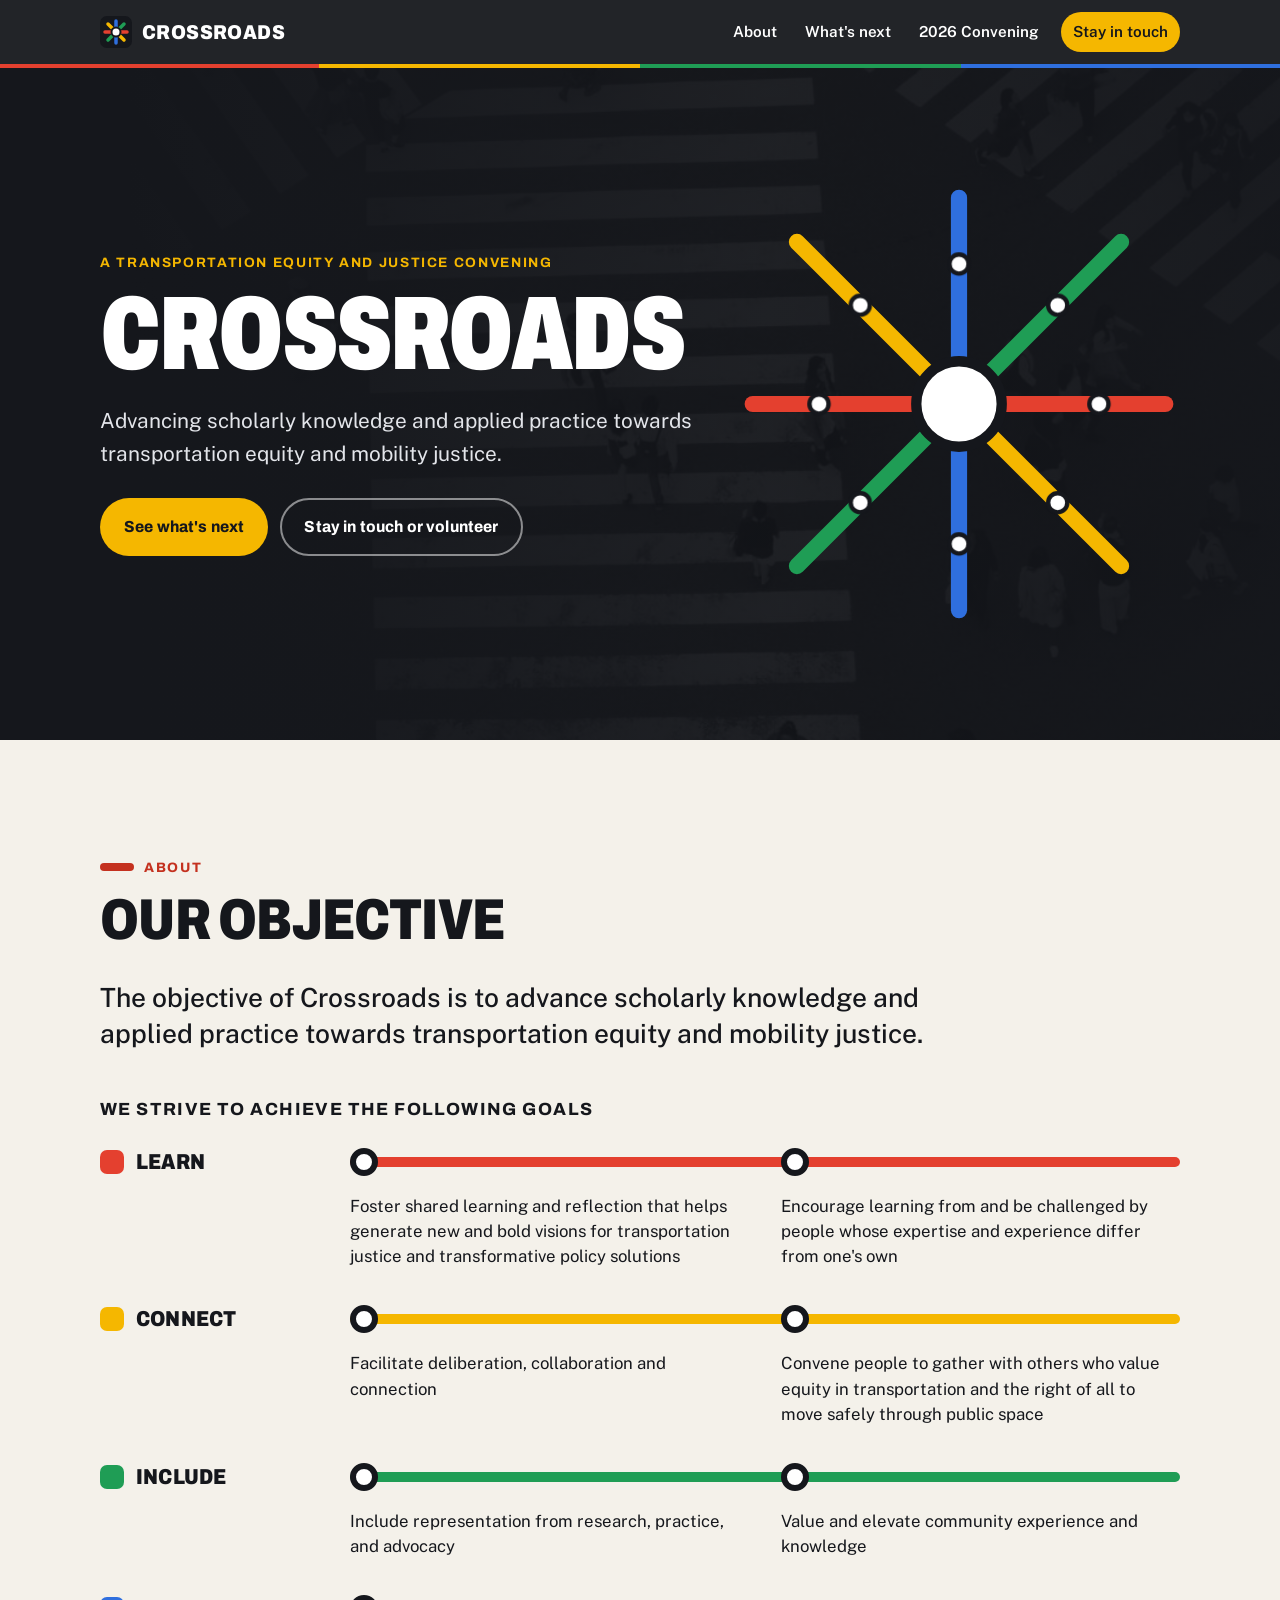
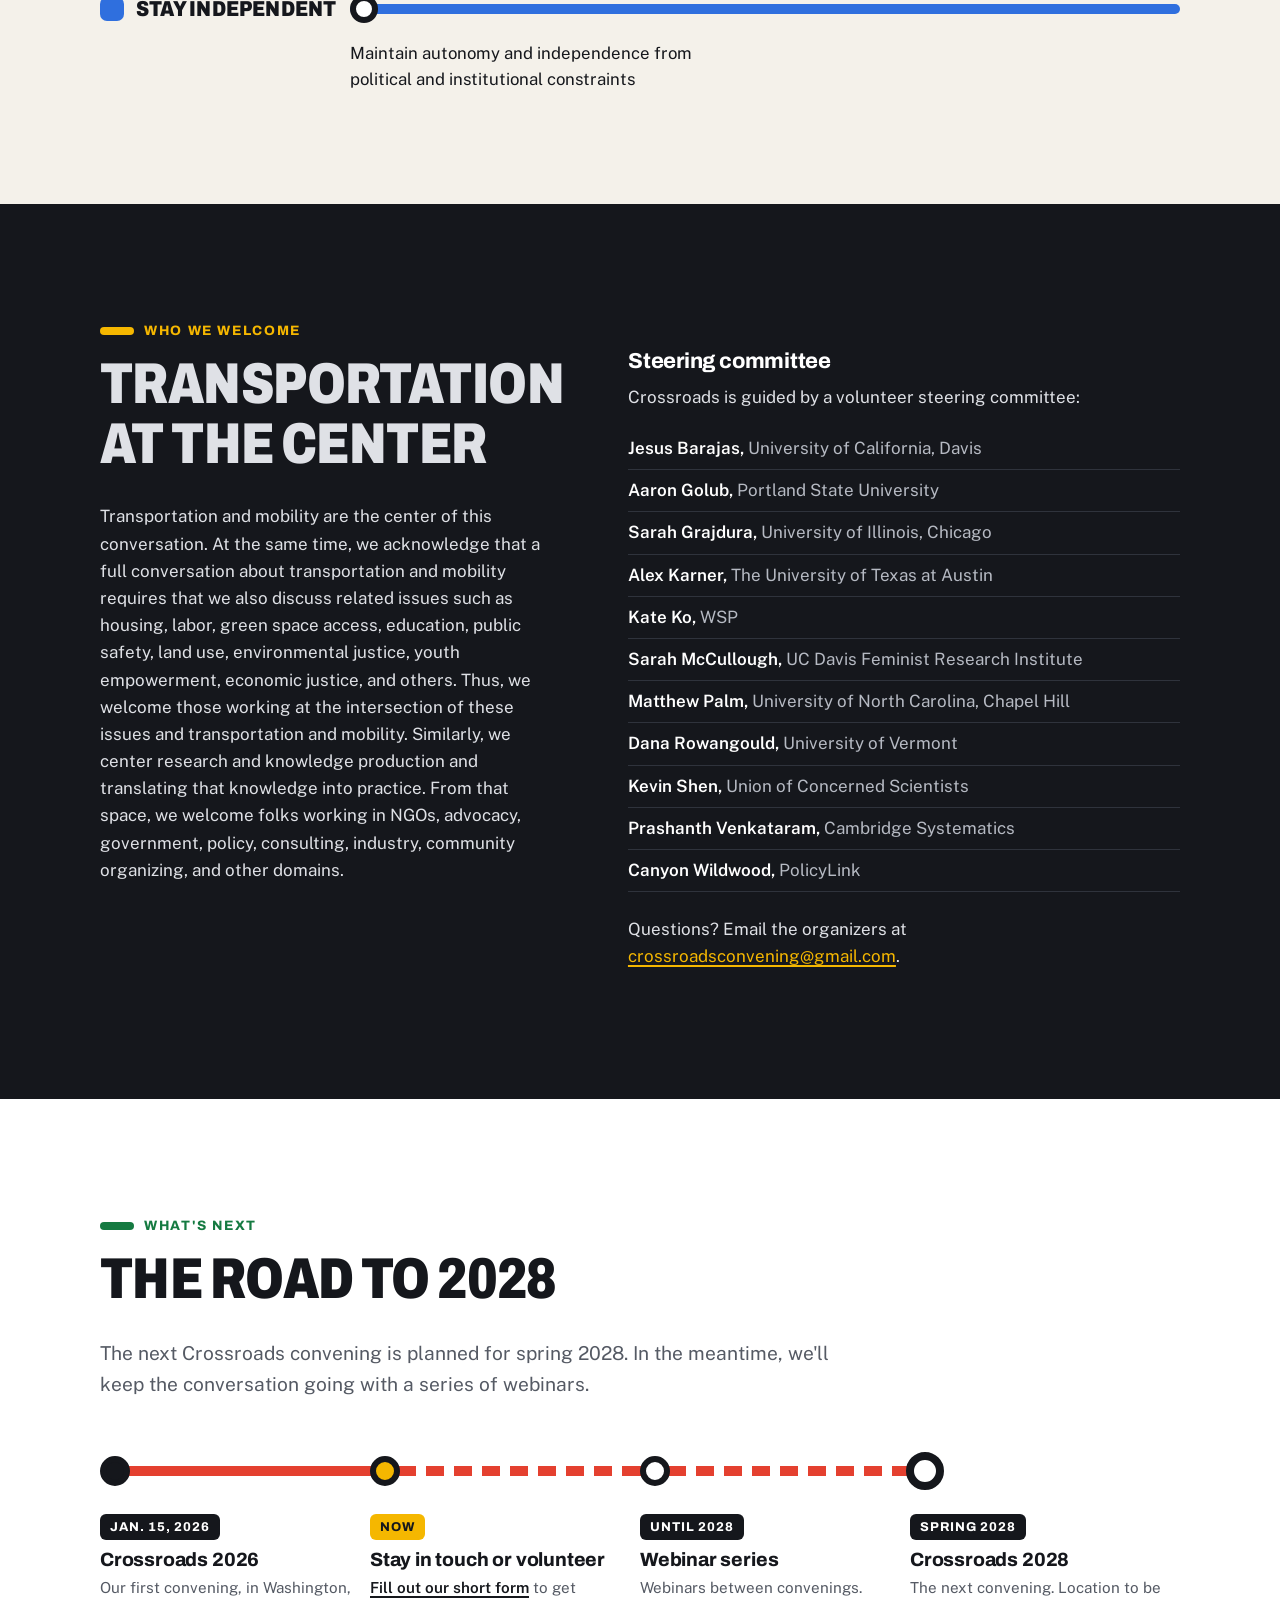
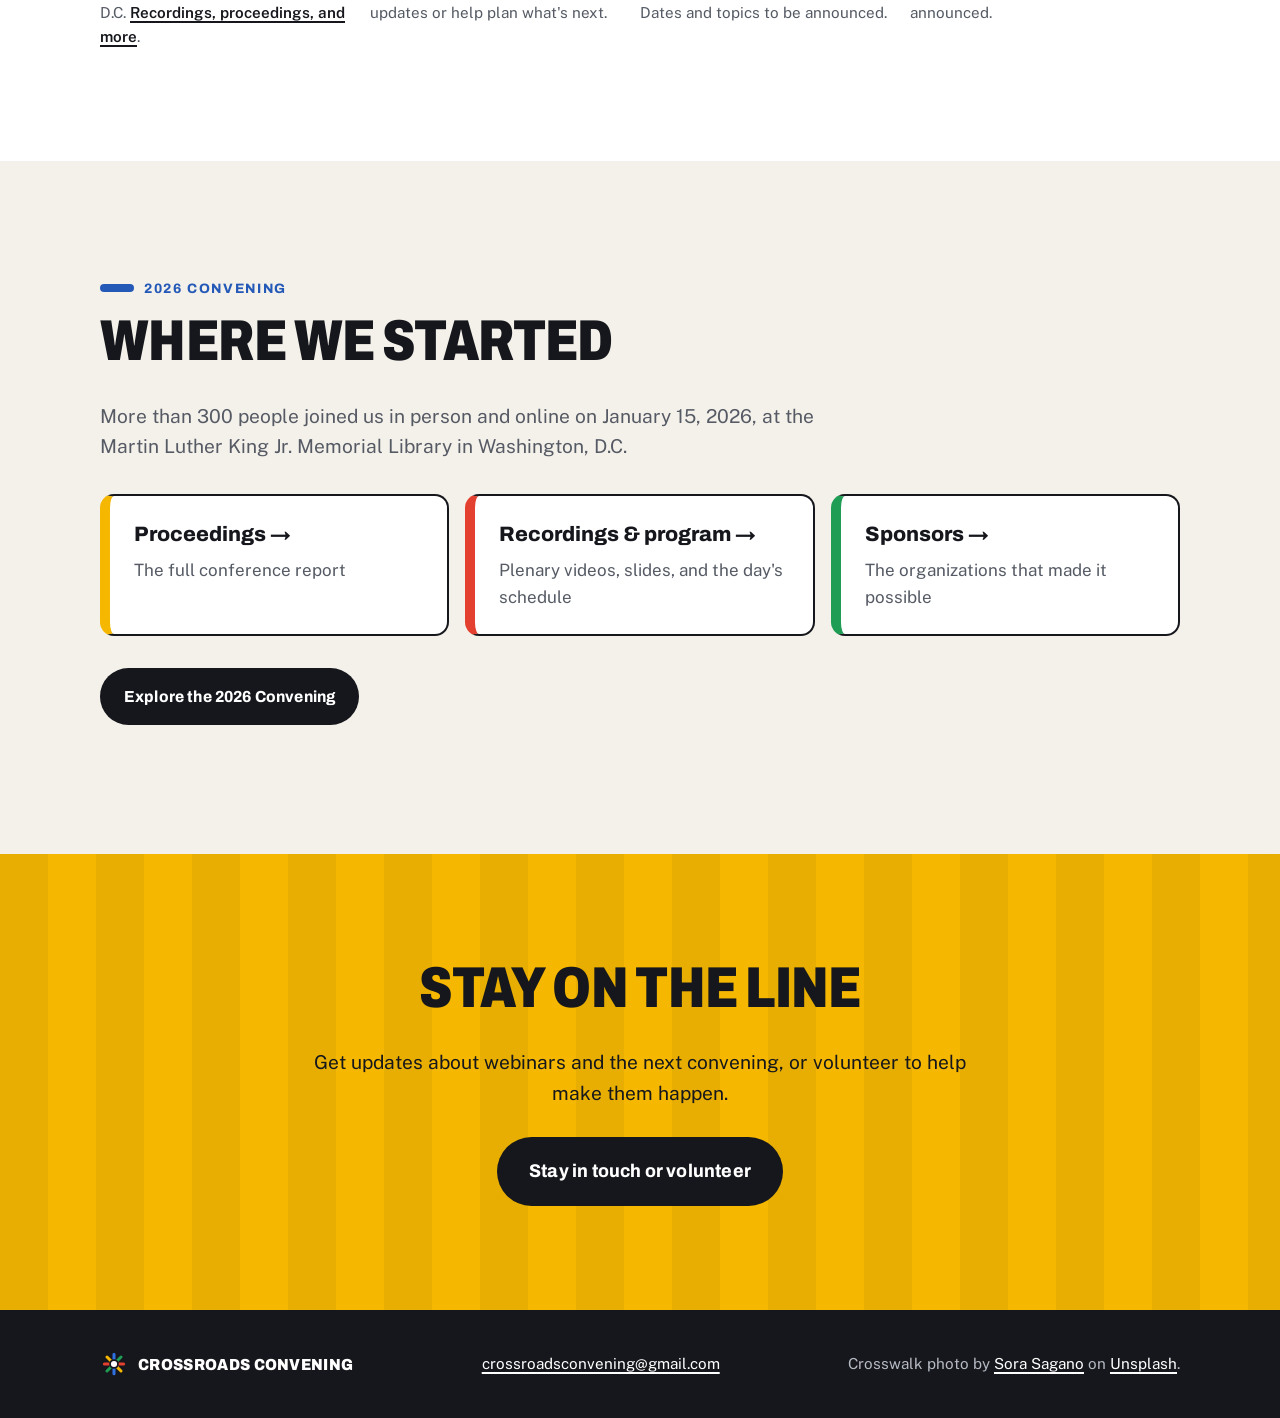
==== commit fea812cf: "Group goals into themed lines and update steering committee Show the seven goals as four color-coded" ====
--- a/index.html
+++ b/index.html
@@ -74,15 +74,36 @@
         <p class="lede lede--strong">The objective of Crossroads is to advance scholarly knowledge and applied practice towards transportation equity and mobility justice.</p>
 
         <h3 class="subhead">We strive to achieve the following goals</h3>
-        <ol class="goals">
-          <li>Foster shared learning and reflection that helps generate new and bold visions for transportation justice and transformative policy solutions</li>
-          <li>Facilitate deliberation, collaboration and connection</li>
-          <li>Include representation from research, practice, and advocacy</li>
-          <li>Value and elevate community experience and knowledge</li>
-          <li>Maintain autonomy and independence from political and institutional constraints</li>
-          <li>Convene people to gather with others who value equity in transportation and the right of all to move safely through public space</li>
-          <li>Encourage learning from and be challenged by people whose expertise and experience differ from one's own</li>
-        </ol>
+        <!-- Goals grouped into four themes, one per line color in the logo -->
+        <div class="goal-lines">
+          <section class="goal-line goal-line--red" aria-labelledby="line-learn">
+            <h4 class="goal-line__name" id="line-learn">Learn</h4>
+            <ul>
+              <li>Foster shared learning and reflection that helps generate new and bold visions for transportation justice and transformative policy solutions</li>
+              <li>Encourage learning from and be challenged by people whose expertise and experience differ from one's own</li>
+            </ul>
+          </section>
+          <section class="goal-line goal-line--yellow" aria-labelledby="line-connect">
+            <h4 class="goal-line__name" id="line-connect">Connect</h4>
+            <ul>
+              <li>Facilitate deliberation, collaboration and connection</li>
+              <li>Convene people to gather with others who value equity in transportation and the right of all to move safely through public space</li>
+            </ul>
+          </section>
+          <section class="goal-line goal-line--green" aria-labelledby="line-include">
+            <h4 class="goal-line__name" id="line-include">Include</h4>
+            <ul>
+              <li>Include representation from research, practice, and advocacy</li>
+              <li>Value and elevate community experience and knowledge</li>
+            </ul>
+          </section>
+          <section class="goal-line goal-line--blue" aria-labelledby="line-independent">
+            <h4 class="goal-line__name" id="line-independent">Stay independent</h4>
+            <ul>
+              <li>Maintain autonomy and independence from political and institutional constraints</li>
+            </ul>
+          </section>
+        </div>
       </div>
     </section>
 
@@ -95,18 +116,20 @@
           <p>Transportation and mobility are the center of this conversation. At the same time, we acknowledge that a full conversation about transportation and mobility requires that we also discuss related issues such as housing, labor, green space access, education, public safety, land use, environmental justice, youth empowerment, economic justice, and others. Thus, we welcome those working at the intersection of these issues and transportation and mobility. Similarly, we center research and knowledge production and translating that knowledge into practice. From that space, we welcome folks working in NGOs, advocacy, government, policy, consulting, industry, community organizing, and other domains.</p>
         </div>
         <div class="prose">
-          <h3>Who organizes Crossroads?</h3>
-          <p>Crossroads is organized by a volunteer committee of transportation equity and justice scholars and practitioners:</p>
+          <h3>Steering committee</h3>
+          <p>Crossroads is guided by a volunteer steering committee:</p>
           <ul class="people">
             <li>Jesus Barajas, <span>University of California, Davis</span></li>
-            <li>Celeste Chavis, <span>Morgan State University</span></li>
             <li>Aaron Golub, <span>Portland State University</span></li>
             <li>Sarah Grajdura, <span>University of Illinois, Chicago</span></li>
             <li>Alex Karner, <span>The University of Texas at Austin</span></li>
-            <li>Micah Leonard, <span>RLS &amp; Associates, Inc.</span></li>
+            <li>Kate Ko, <span>WSP</span></li>
+            <li>Sarah McCullough, <span>UC Davis Feminist Research Institute</span></li>
             <li>Matthew Palm, <span>University of North Carolina, Chapel Hill</span></li>
             <li>Dana Rowangould, <span>University of Vermont</span></li>
             <li>Kevin Shen, <span>Union of Concerned Scientists</span></li>
+            <li>Prashanth Venkataram, <span>Cambridge Systematics</span></li>
+            <li>Canyon Wildwood, <span>PolicyLink</span></li>
           </ul>
           <p>Questions? Email the organizers at <a href="mailto:crossroadsconvening@gmail.com">crossroadsconvening@gmail.com</a>.</p>
         </div>
--- a/assets/css/styles.css
+++ b/assets/css/styles.css
@@ -242,32 +242,50 @@
 
 /* ---------- Goals ---------- */
 
-.goals {
-  list-style: none; counter-reset: goal; margin: 20px 0 0; padding: 0;
-  display: grid; grid-template-columns: 1fr; gap: 16px;
-}
-/* seven goals: the first card spans two columns so the rows come out even */
-@media (min-width: 640px) {
-  .goals { grid-template-columns: repeat(2, 1fr); }
-  .goals li:first-child { grid-column: span 2; }
-}
-@media (min-width: 1000px) {
-  .goals { grid-template-columns: repeat(4, 1fr); }
-}
-.goals li:first-child { font-size: 1.2rem; }
-.goals li {
-  counter-increment: goal; position: relative;
-  background: var(--white); border-radius: var(--radius); padding: 56px 22px 22px;
-  border-top: 8px solid var(--red); font-size: 1.05rem; line-height: 1.5;
-}
-.goals li:nth-child(4n+2) { border-top-color: var(--yellow); }
-.goals li:nth-child(4n+3) { border-top-color: var(--green); }
-.goals li:nth-child(4n) { border-top-color: var(--blue); }
-.goals li::before {
-  content: counter(goal); position: absolute; left: 22px; top: 16px;
-  display: grid; place-items: center; width: 30px; height: 30px; border-radius: 50%;
-  border: 5px solid var(--ink); box-sizing: border-box;
-  font-family: var(--display); font-weight: 850; font-size: 0.8rem; line-height: 1;
+/* Each theme is a transit line; its goals are the stops */
+.goal-lines { display: grid; gap: 36px; margin-top: 28px; }
+.goal-line {
+  --line: var(--red);
+  --dot: 28px;
+  display: grid; grid-template-columns: 250px minmax(0, 1fr); align-items: start;
+}
+.goal-line--yellow { --line: var(--yellow); }
+.goal-line--green { --line: var(--green); }
+.goal-line--blue { --line: var(--blue); }
+
+.goal-line__name {
+  display: flex; align-items: center; gap: 12px; margin: 0; padding-top: 2px;
+  font-family: var(--display); font-weight: 850; font-stretch: 85%;
+  font-size: 1.35rem; line-height: 1.05; text-transform: uppercase; letter-spacing: 0.01em;
+}
+.goal-line__name::before {
+  content: ""; flex: none; width: 24px; height: 24px; border-radius: 7px; background: var(--line);
+}
+
+.goal-line ul {
+  list-style: none; margin: 0; padding: calc(var(--dot) + 18px) 0 0;
+  display: grid; grid-template-columns: repeat(2, minmax(0, 1fr)); gap: 0 32px;
+  position: relative;
+}
+.goal-line ul::before {
+  content: ""; position: absolute; left: 0; right: 0; top: calc((var(--dot) - 10px) / 2);
+  height: 10px; border-radius: 999px; background: var(--line);
+}
+.goal-line li { position: relative; font-size: 1.05rem; line-height: 1.5; max-width: 34em; }
+.goal-line li::before {
+  content: ""; position: absolute; left: 0; top: calc(-1 * (var(--dot) + 18px));
+  width: var(--dot); height: var(--dot); border-radius: 50%;
+  background: var(--white); border: 6px solid var(--ink); box-sizing: border-box;
+}
+
+@media (max-width: 760px) {
+  .goal-lines { gap: 28px; }
+  .goal-line { grid-template-columns: 1fr; gap: 14px; }
+  .goal-line ul { grid-template-columns: 1fr; gap: 20px; padding: 0 0 0 calc(var(--dot) + 18px); }
+  .goal-line ul::before {
+    left: calc((var(--dot) - 10px) / 2); right: auto; top: 4px; bottom: 4px; width: 10px; height: auto;
+  }
+  .goal-line li::before { left: calc(-1 * (var(--dot) + 18px)); top: 0; }
 }
 
 /* ---------- People ---------- */
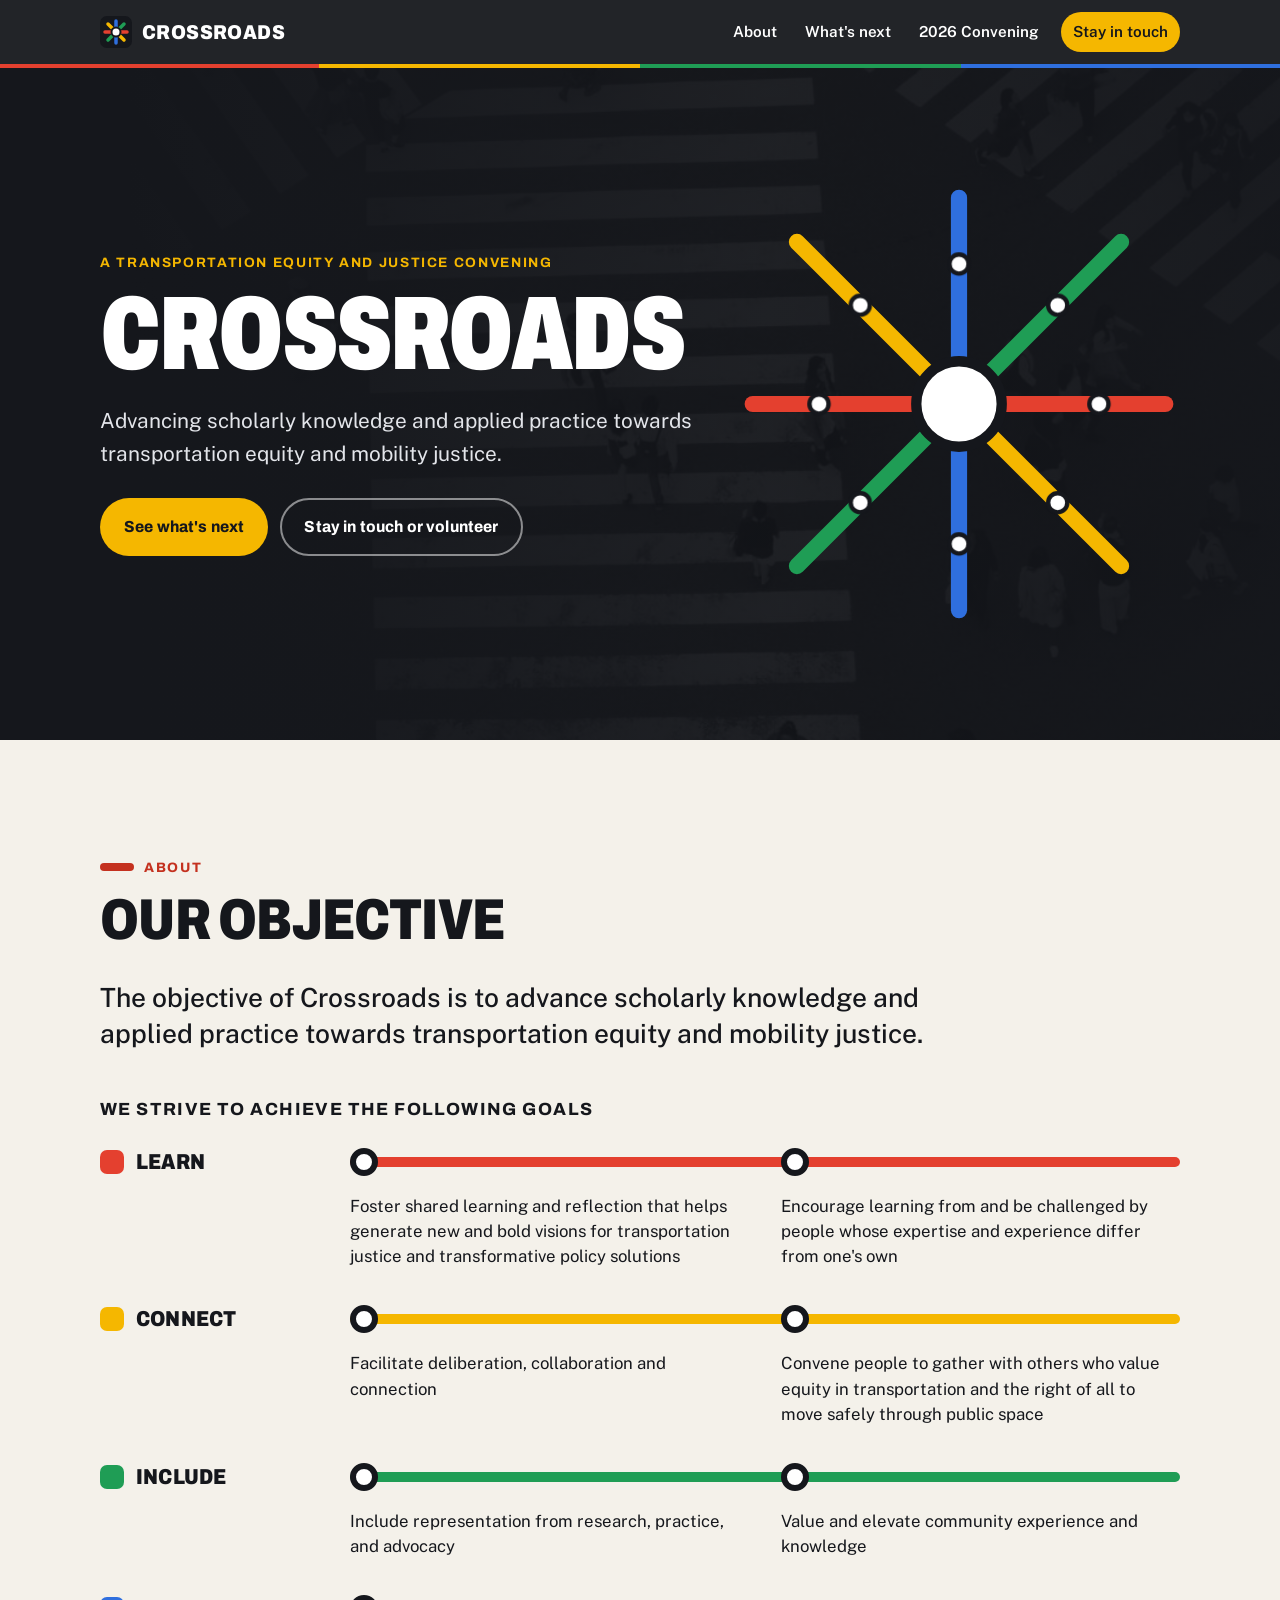
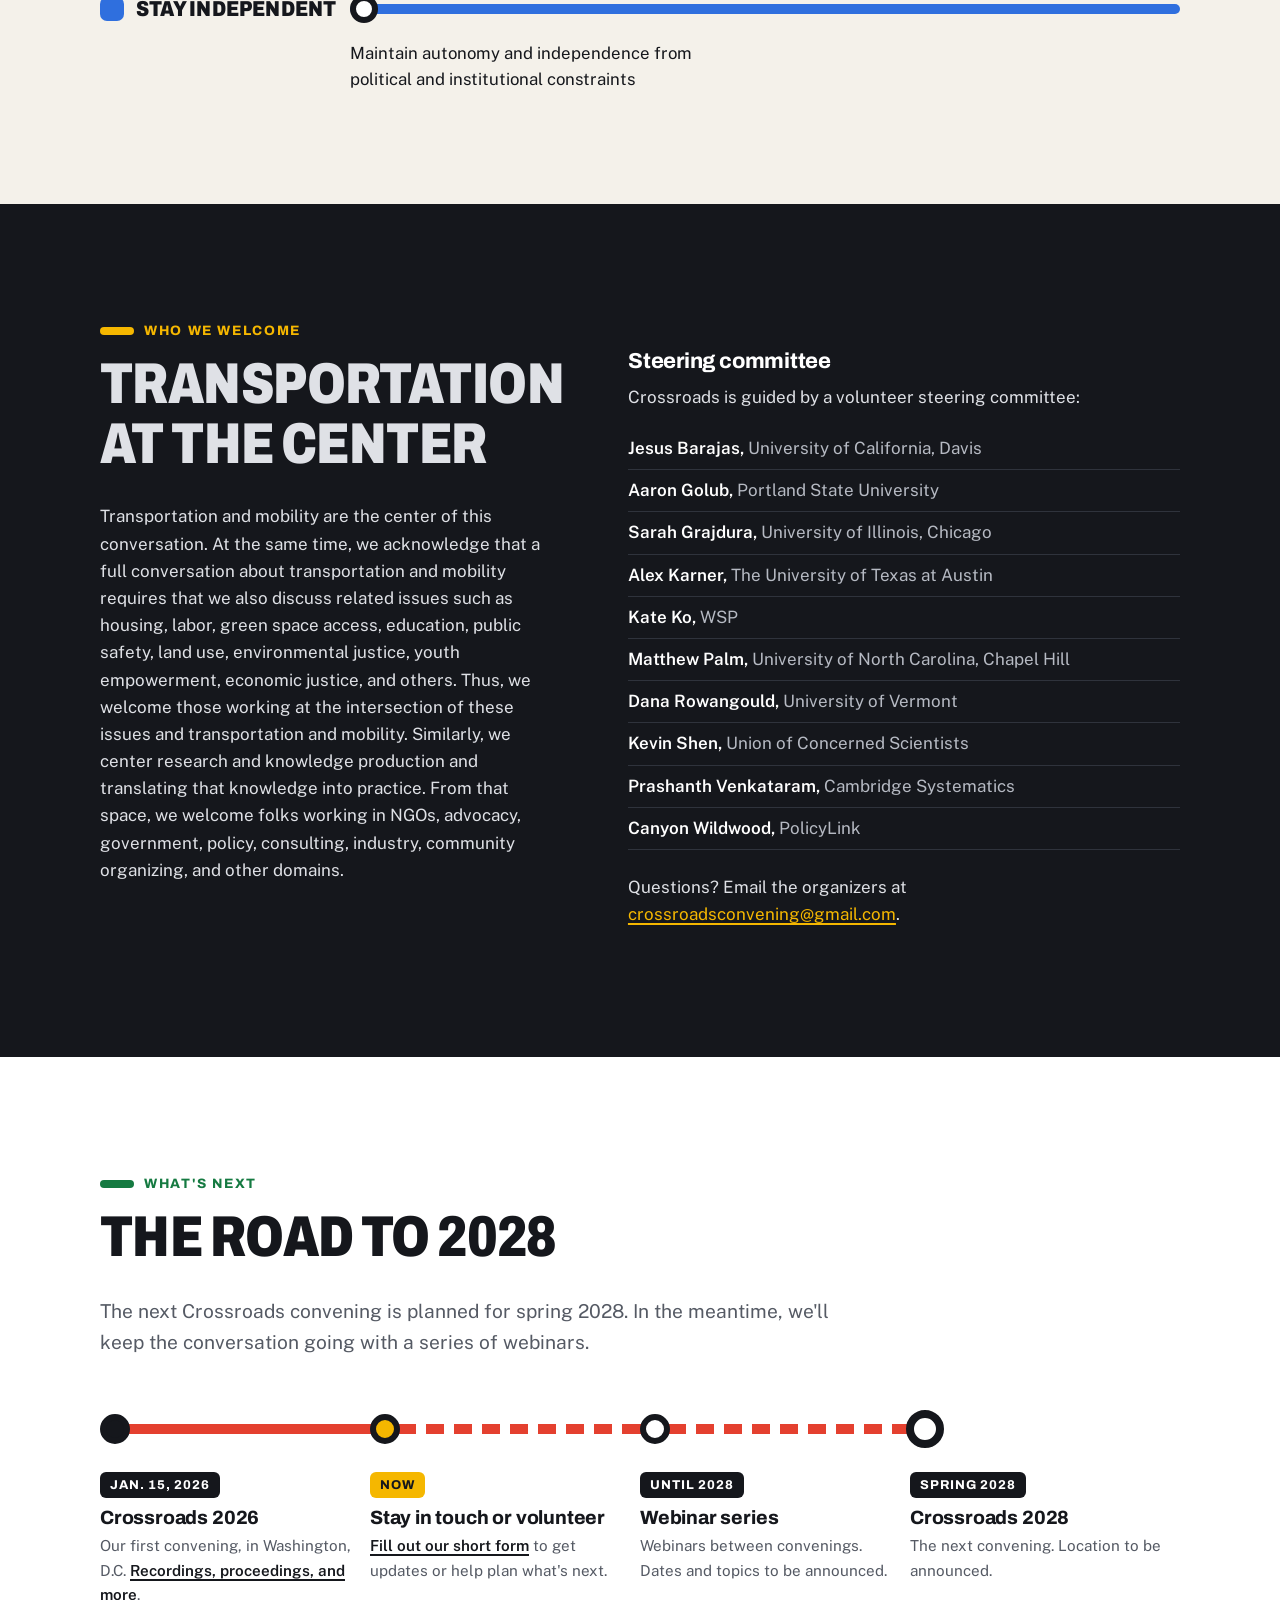
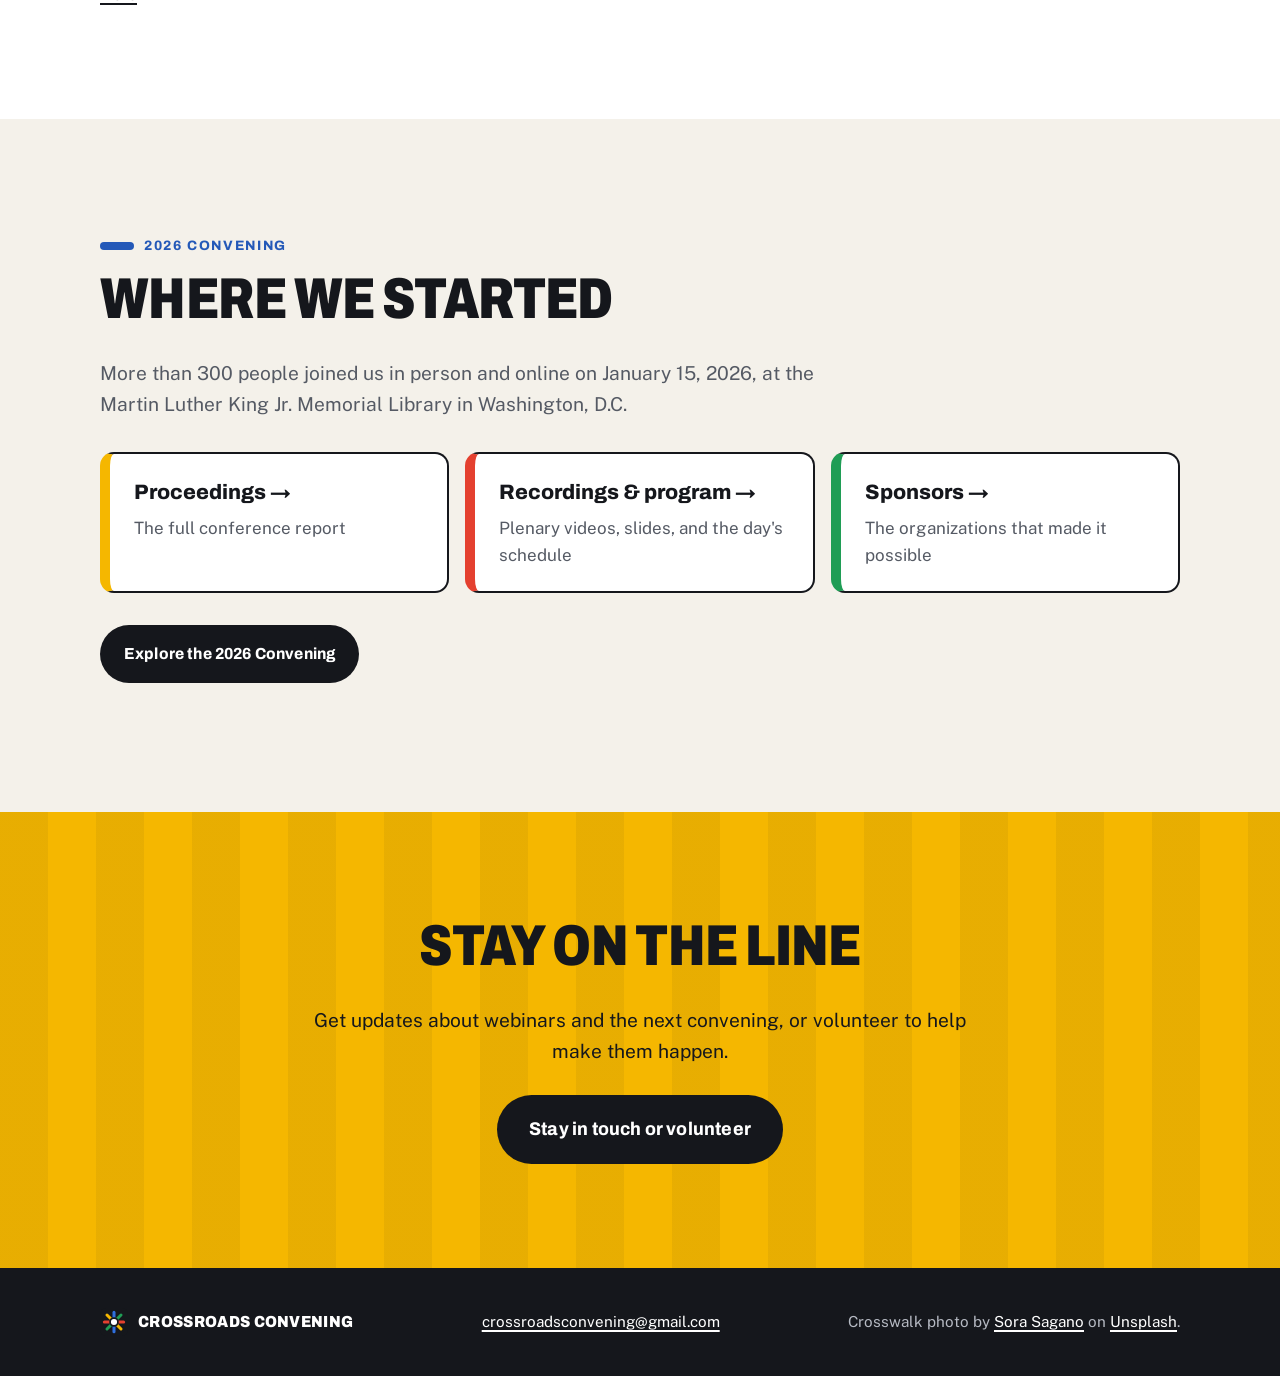
==== commit 74312c09: "Remove Sarah McCullough from the steering committee list Co-Authored-By: Claude Opus 5.5 <noreply@an" ====
--- a/index.html
+++ b/index.html
@@ -124,7 +124,6 @@
             <li>Sarah Grajdura, <span>University of Illinois, Chicago</span></li>
             <li>Alex Karner, <span>The University of Texas at Austin</span></li>
             <li>Kate Ko, <span>WSP</span></li>
-            <li>Sarah McCullough, <span>UC Davis Feminist Research Institute</span></li>
             <li>Matthew Palm, <span>University of North Carolina, Chapel Hill</span></li>
             <li>Dana Rowangould, <span>University of Vermont</span></li>
             <li>Kevin Shen, <span>Union of Concerned Scientists</span></li>
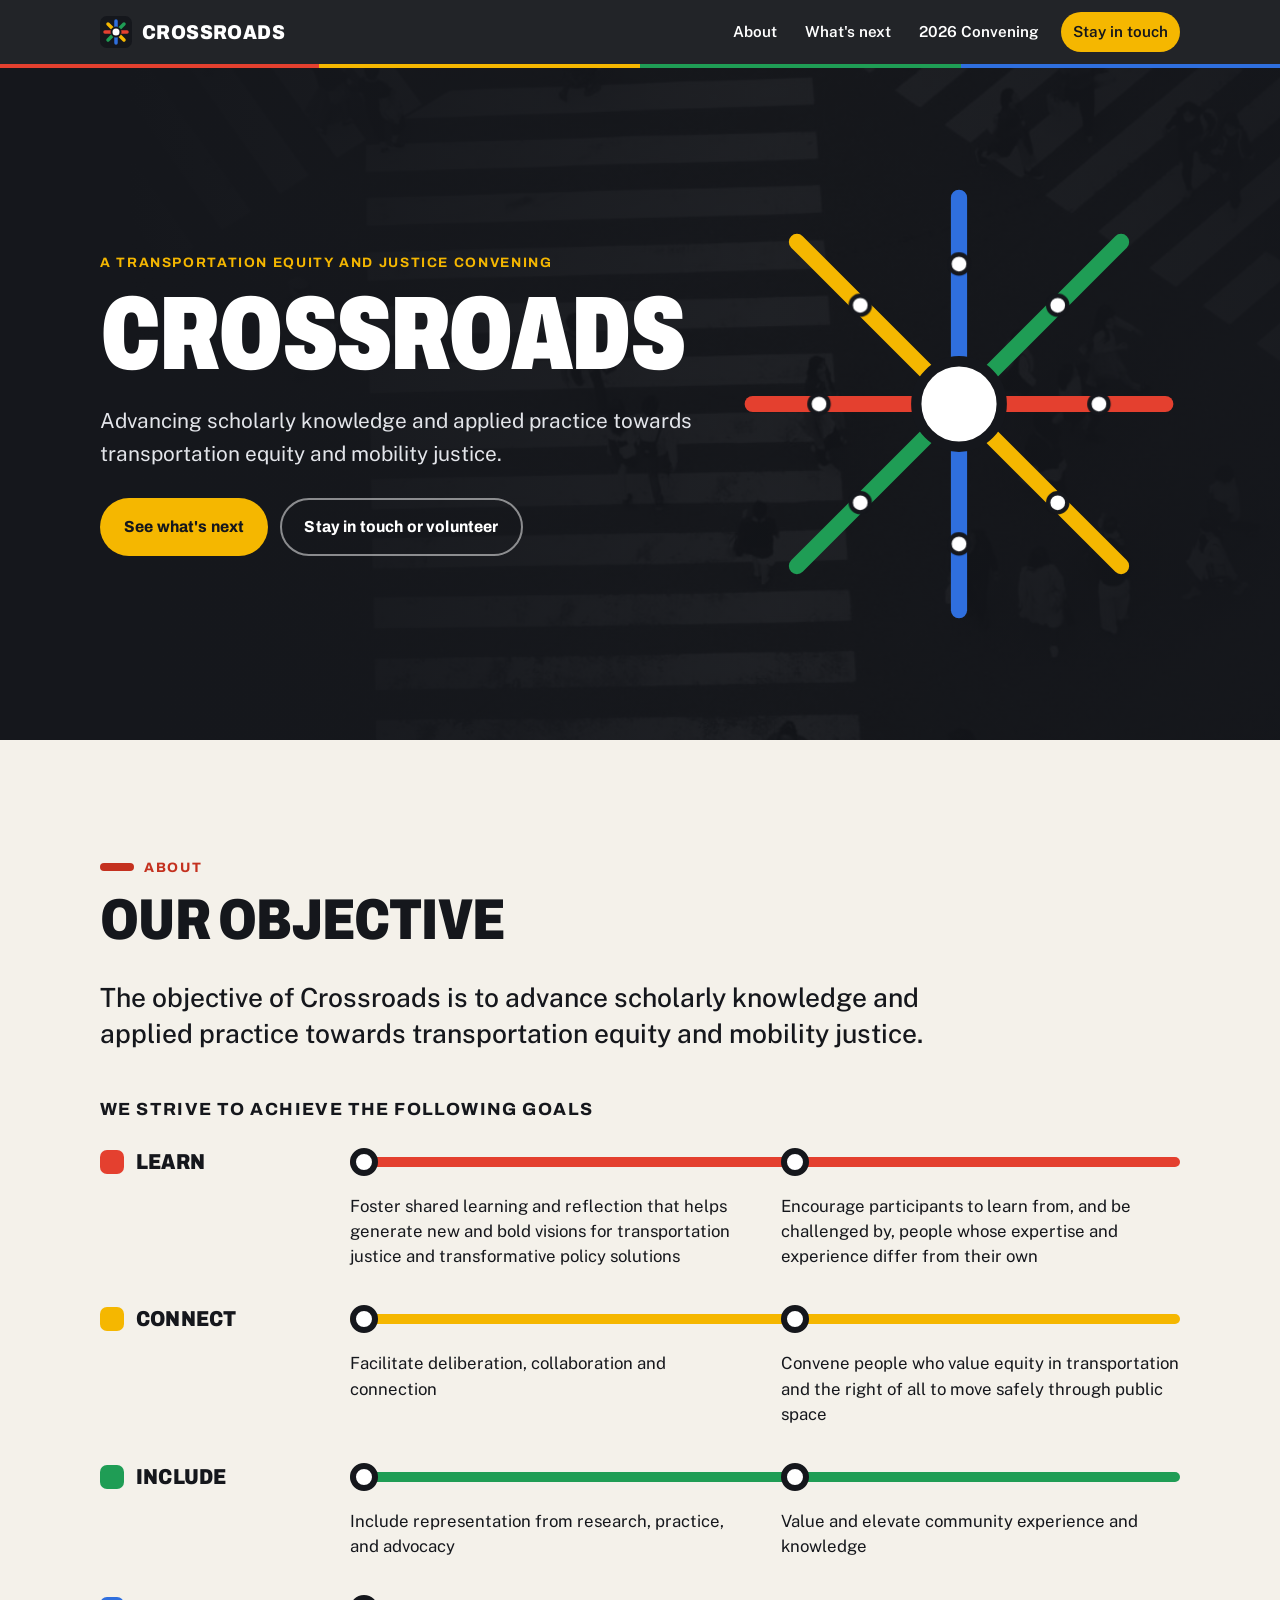
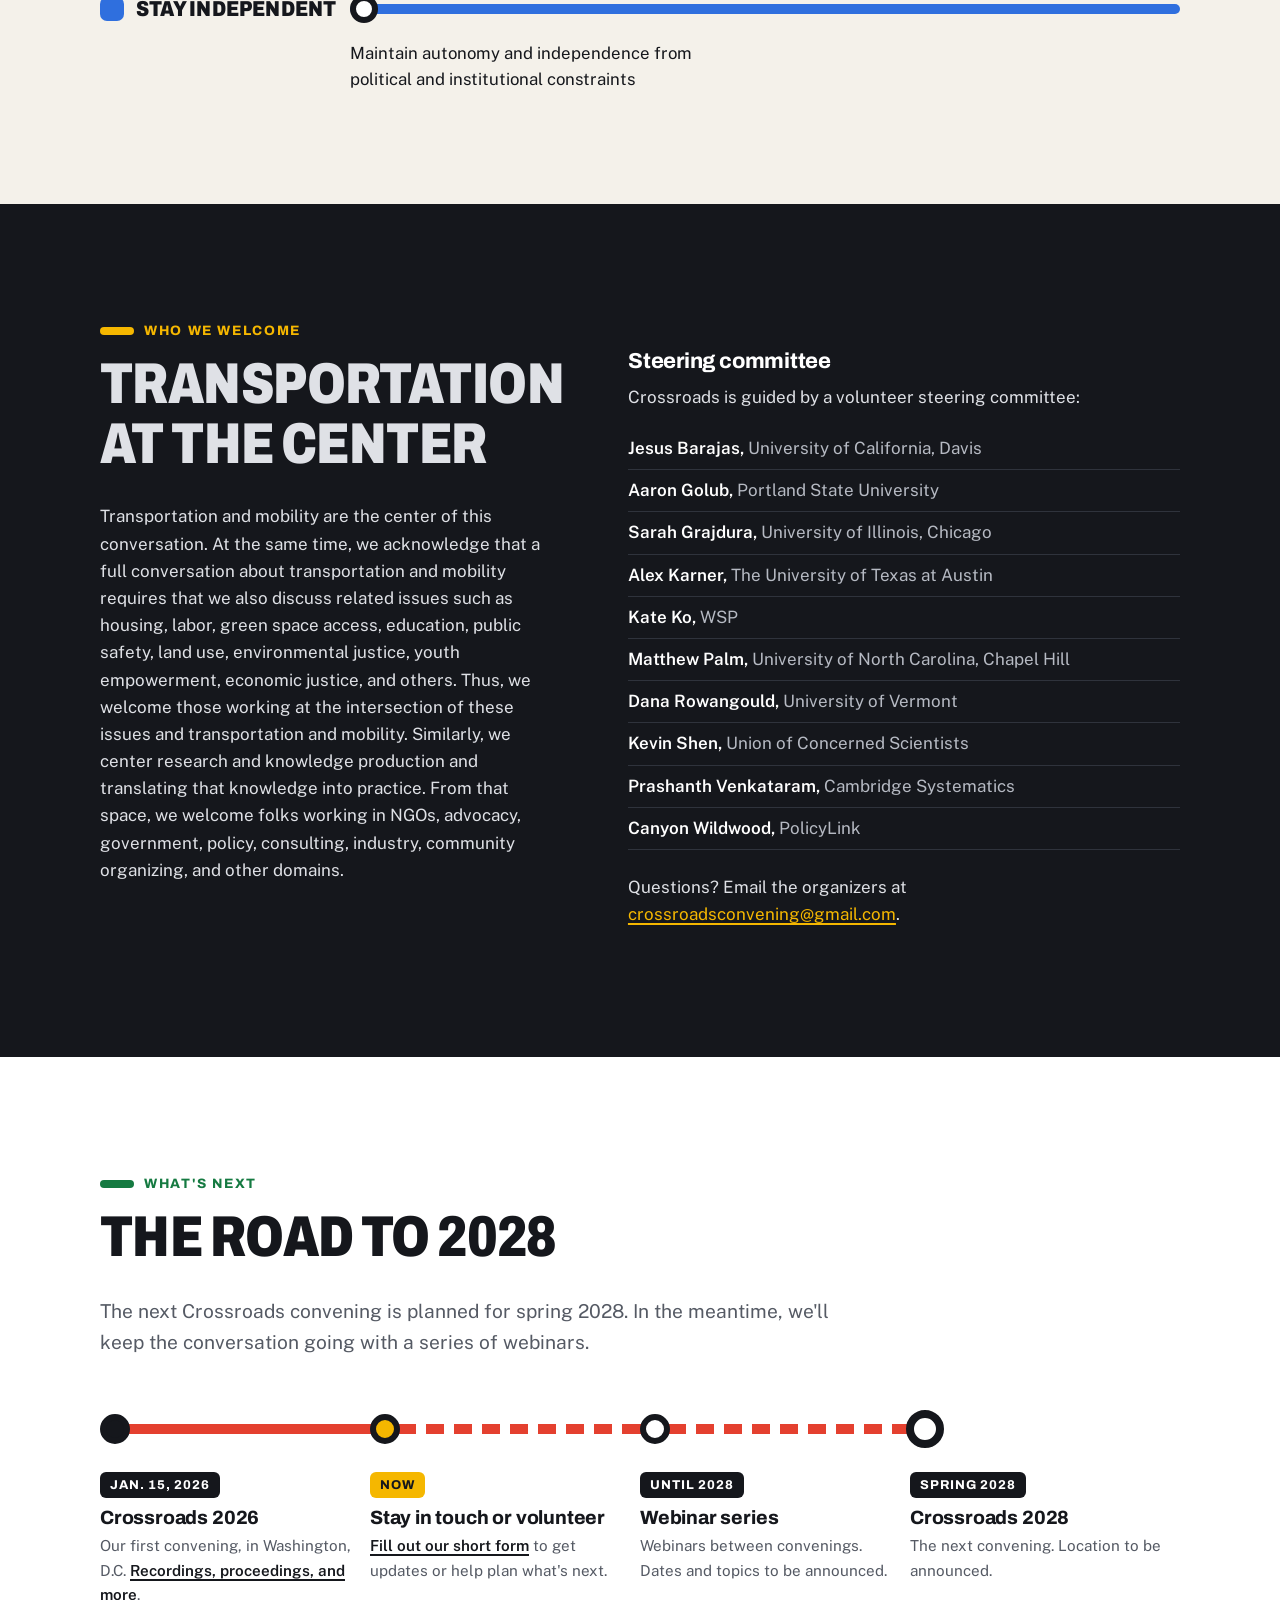
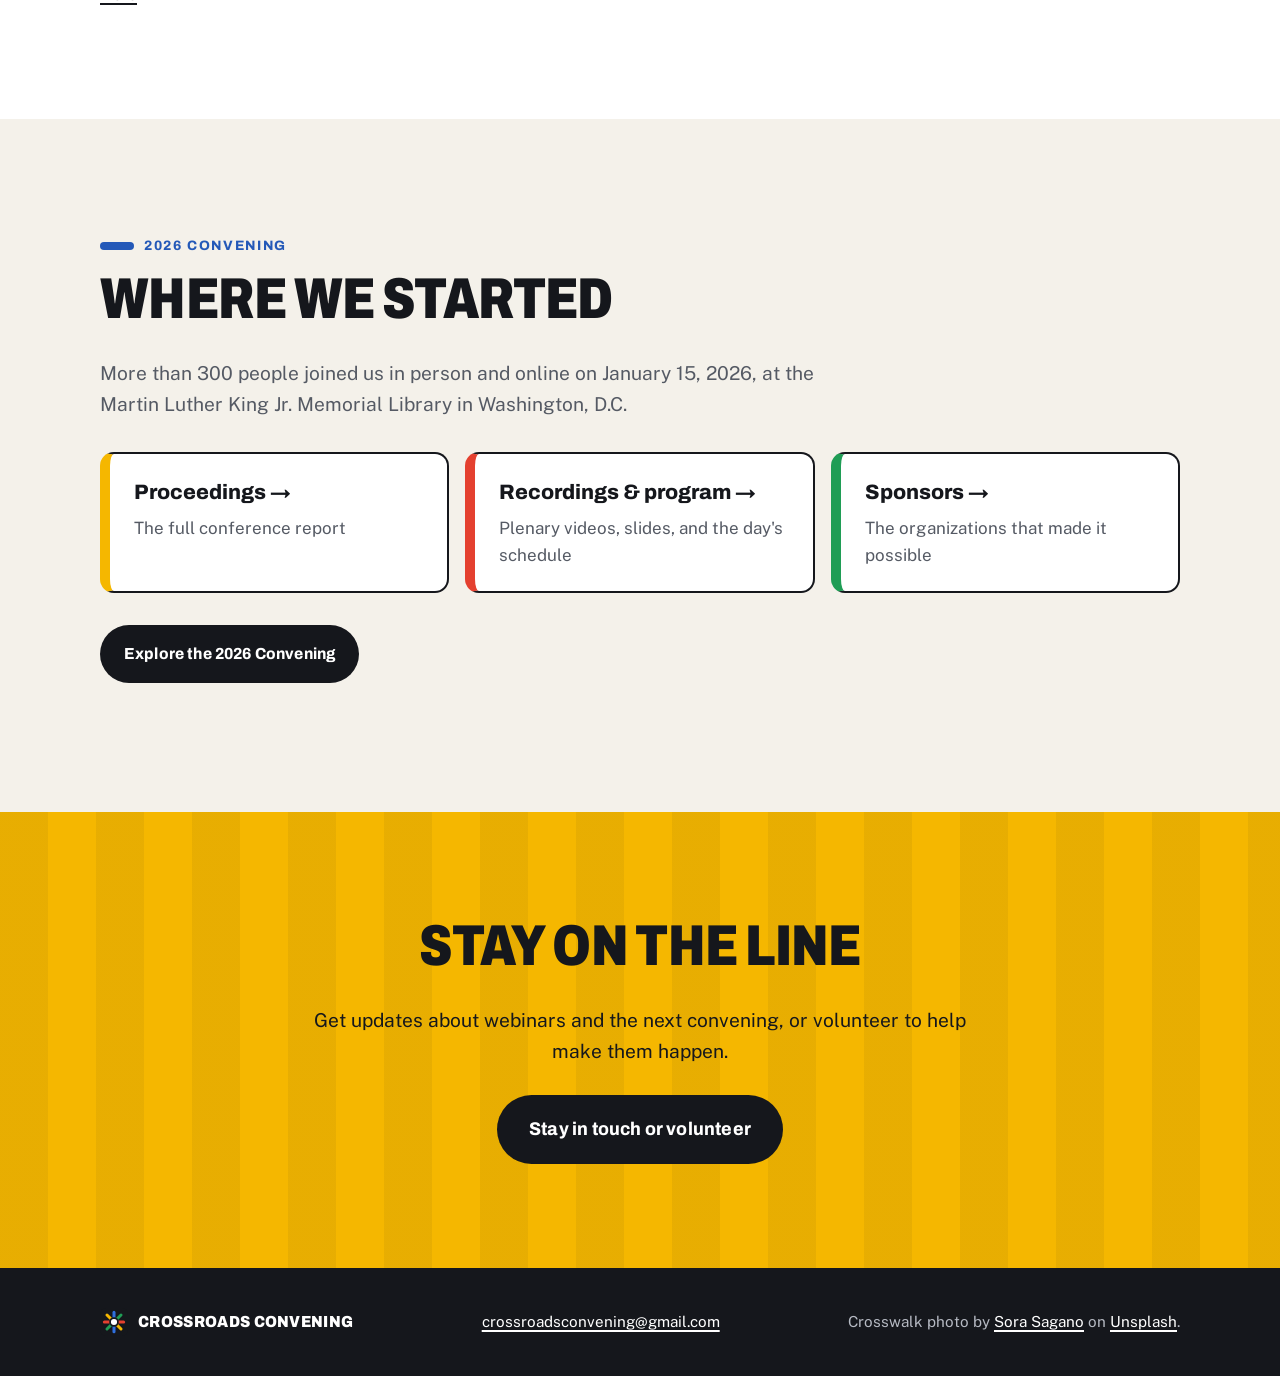
==== commit 1093d37c: "Tighten wording of two goals Give the "learn from and be challenged by" goal a clear subject so it r" ====
--- a/index.html
+++ b/index.html
@@ -80,14 +80,14 @@
             <h4 class="goal-line__name" id="line-learn">Learn</h4>
             <ul>
               <li>Foster shared learning and reflection that helps generate new and bold visions for transportation justice and transformative policy solutions</li>
-              <li>Encourage learning from and be challenged by people whose expertise and experience differ from one's own</li>
+              <li>Encourage participants to learn from, and be challenged by, people whose expertise and experience differ from their own</li>
             </ul>
           </section>
           <section class="goal-line goal-line--yellow" aria-labelledby="line-connect">
             <h4 class="goal-line__name" id="line-connect">Connect</h4>
             <ul>
               <li>Facilitate deliberation, collaboration and connection</li>
-              <li>Convene people to gather with others who value equity in transportation and the right of all to move safely through public space</li>
+              <li>Convene people who value equity in transportation and the right of all to move safely through public space</li>
             </ul>
           </section>
           <section class="goal-line goal-line--green" aria-labelledby="line-include">
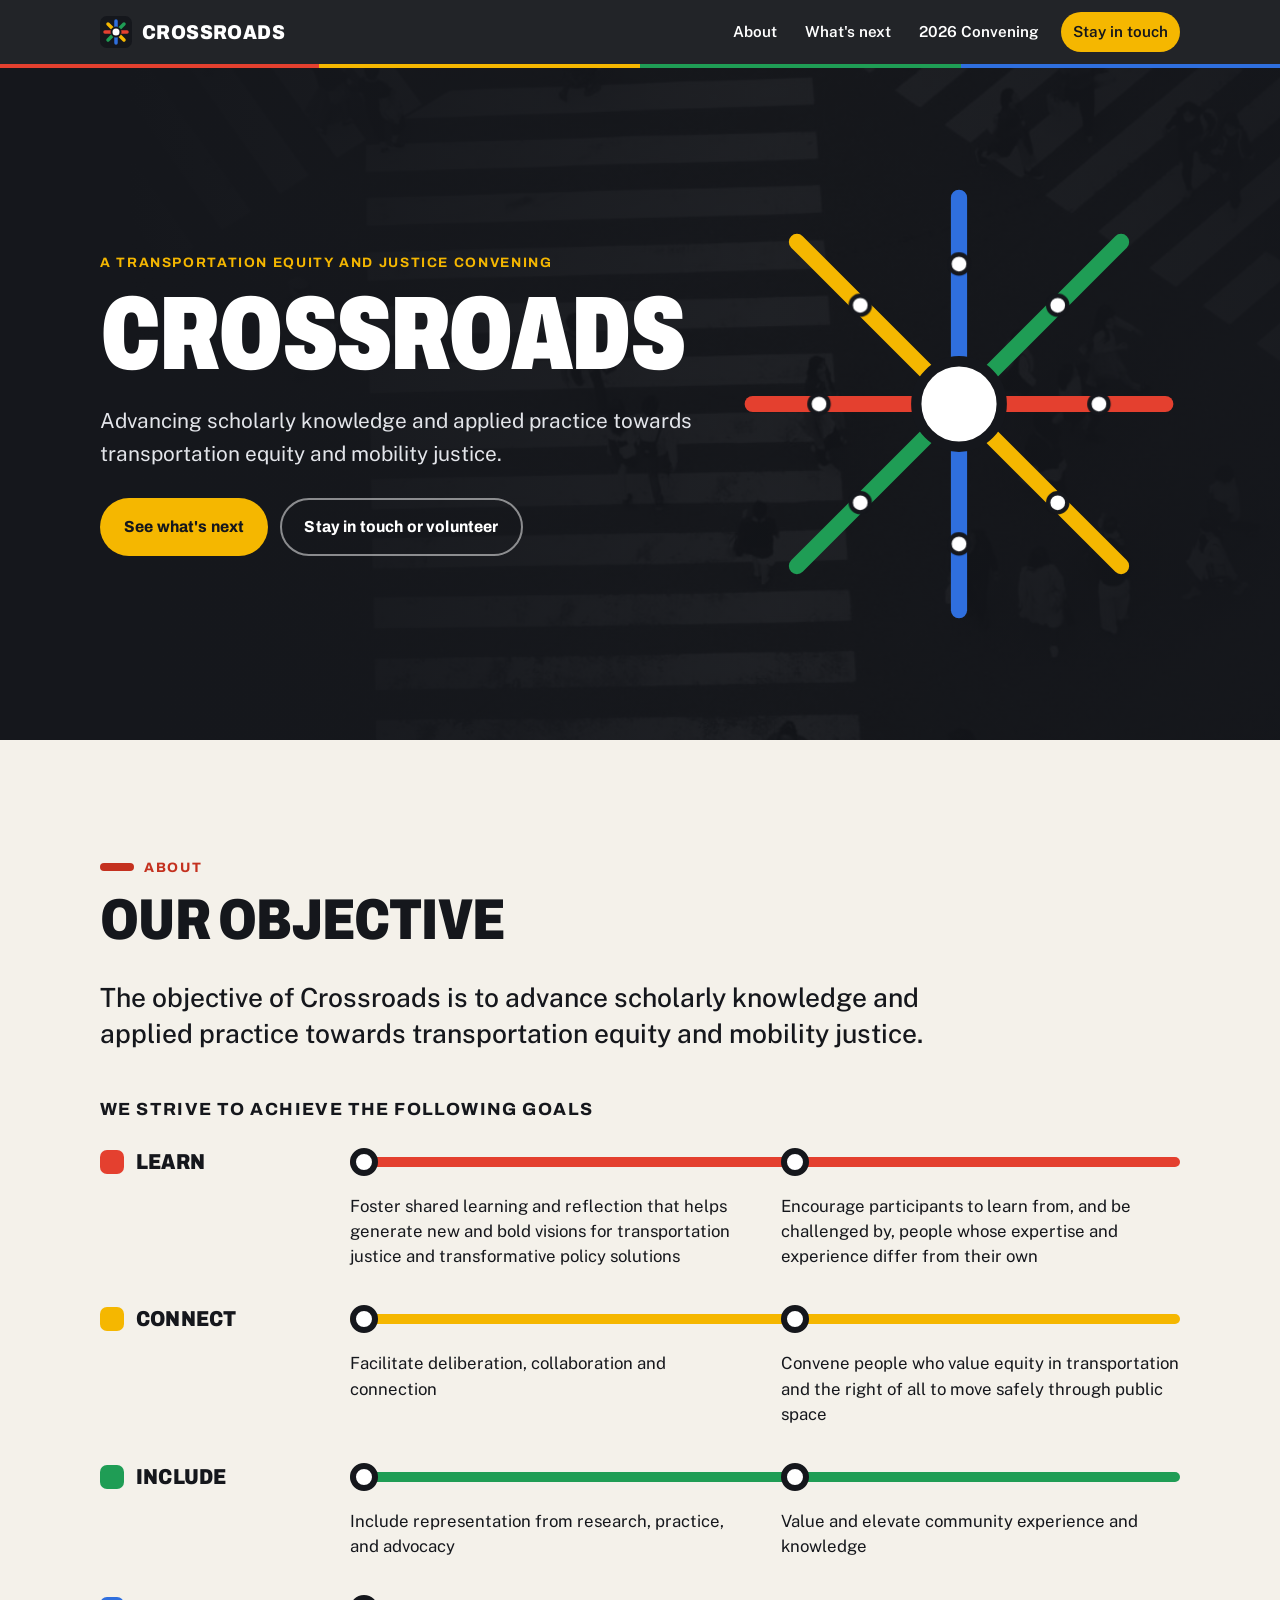
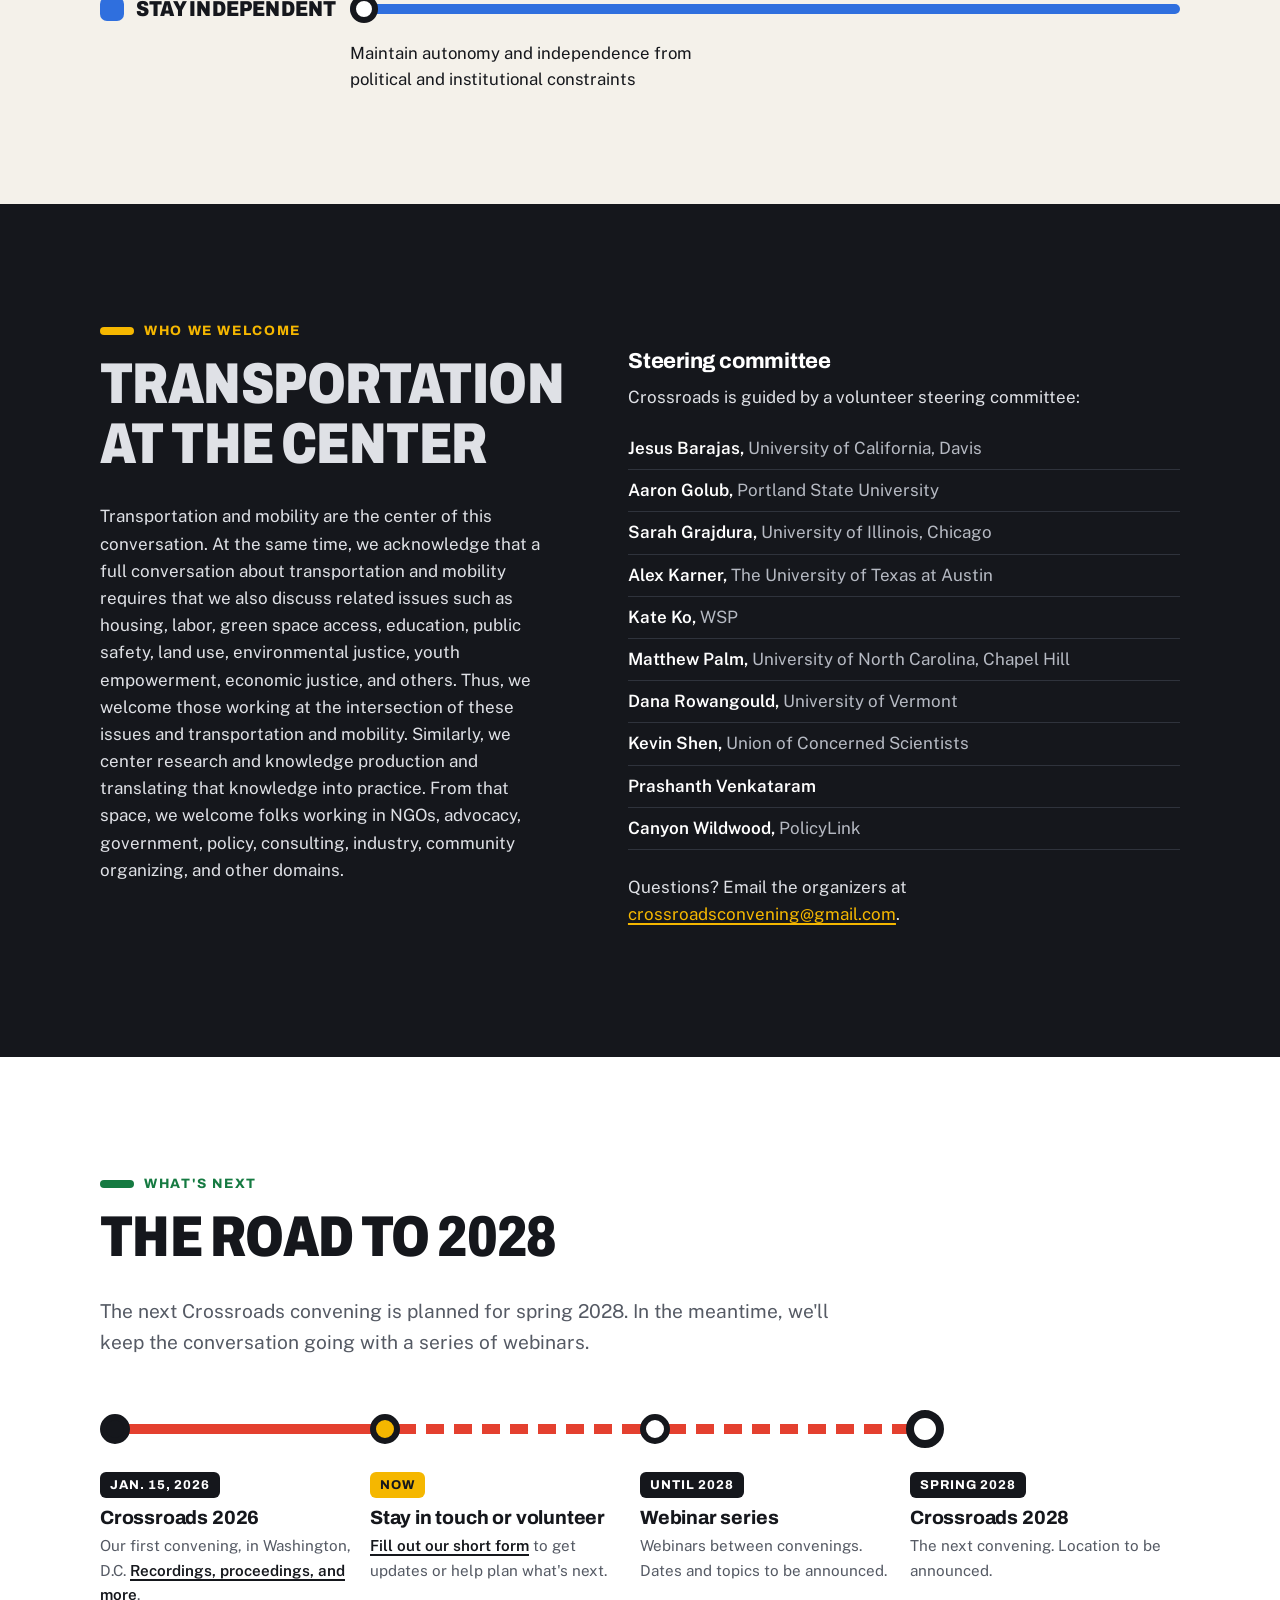
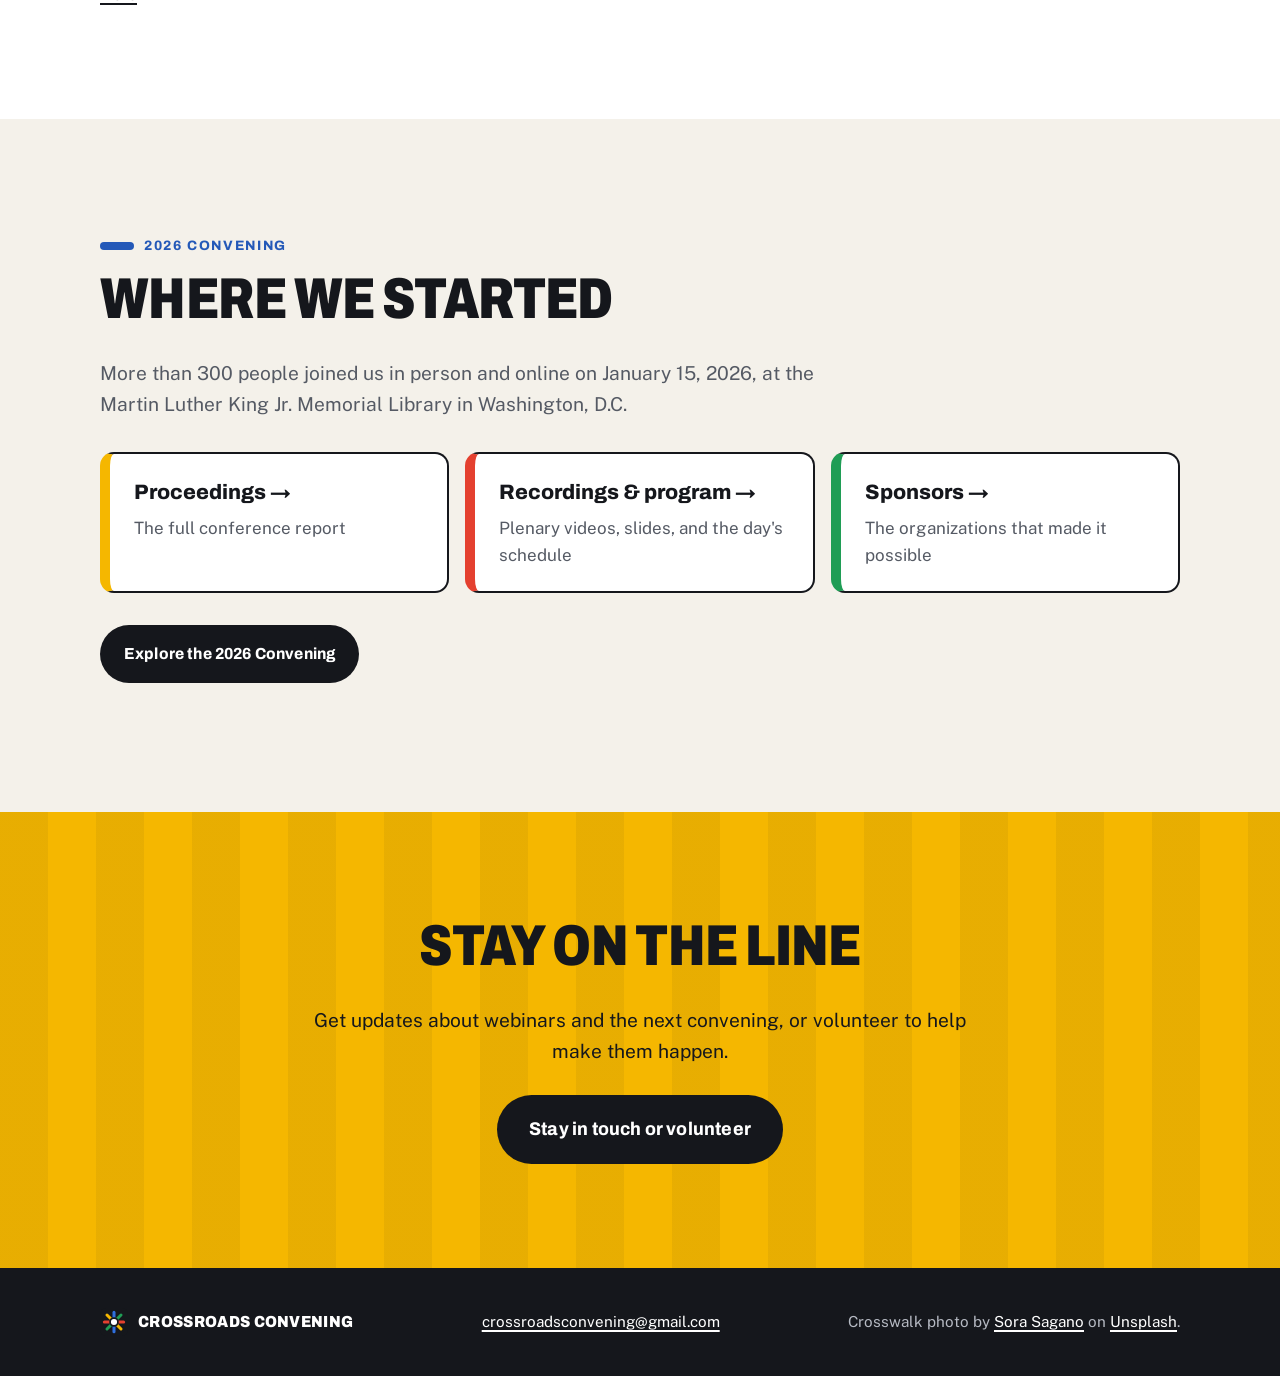
==== commit a110cafd: "List Prashanth Venkataram without an affiliation Co-Authored-By: Claude Opus 5.5 <noreply@anthropic." ====
--- a/index.html
+++ b/index.html
@@ -127,7 +127,7 @@
             <li>Matthew Palm, <span>University of North Carolina, Chapel Hill</span></li>
             <li>Dana Rowangould, <span>University of Vermont</span></li>
             <li>Kevin Shen, <span>Union of Concerned Scientists</span></li>
-            <li>Prashanth Venkataram, <span>Cambridge Systematics</span></li>
+            <li>Prashanth Venkataram</li>
             <li>Canyon Wildwood, <span>PolicyLink</span></li>
           </ul>
           <p>Questions? Email the organizers at <a href="mailto:crossroadsconvening@gmail.com">crossroadsconvening@gmail.com</a>.</p>
@@ -152,7 +152,7 @@
           <li class="stop stop--now">
             <span class="stop__when">Now</span>
             <h3 class="stop__title">Stay in touch or volunteer</h3>
-            <p><a href="https://forms.gle/mDyaubVXtLyER6GSA">Fill out our short form</a> to get updates or help plan what's next.</p>
+            <p><a href="https://forms.gle/WN1tqSvrnoCo23718">Fill out our short form</a> to get updates or help plan what's next.</p>
           </li>
           <li class="stop">
             <span class="stop__when">Until 2028</span>
@@ -188,7 +188,7 @@
       <div class="wrap cta__inner">
         <h2 id="cta-title">Stay on the line</h2>
         <p>Get updates about webinars and the next convening, or volunteer to help make them happen.</p>
-        <a class="btn btn--yellow btn--lg" href="https://forms.gle/mDyaubVXtLyER6GSA">Stay in touch or volunteer</a>
+        <a class="btn btn--yellow btn--lg" href="https://forms.gle/WN1tqSvrnoCo23718">Stay in touch or volunteer</a>
       </div>
     </section>
   </main>
--- a/assets/css/styles.css
+++ b/assets/css/styles.css
@@ -337,6 +337,47 @@
 }
 .stats li:nth-child(1) .stats__num { color: var(--yellow); }
 .stats li:nth-child(3) .stats__num { color: #5fd18f; }
+
+/* ---------- Photo gallery ---------- */
+
+.gallery {
+  list-style: none; margin: 32px 0 0; padding: 0;
+  display: grid; grid-template-columns: repeat(4, 1fr); gap: 12px;
+}
+.gallery__item { aspect-ratio: 3 / 2; border-radius: 10px; overflow: hidden; background: var(--asphalt-2); }
+.gallery__item--wide { grid-column: span 2; grid-row: span 2; aspect-ratio: auto; }
+.gallery__item a { display: block; width: 100%; height: 100%; }
+.gallery__item img { width: 100%; height: 100%; object-fit: cover; transition: transform 0.3s ease, opacity 0.2s ease; }
+.gallery__item a:hover img { transform: scale(1.04); }
+@media (max-width: 860px) {
+  .gallery { grid-template-columns: repeat(2, 1fr); }
+  .gallery__item--wide { grid-row: auto; aspect-ratio: 3 / 2; }
+}
+
+.lightbox {
+  width: 100vw; height: 100vh; max-width: none; max-height: none; margin: 0; padding: 56px 16px 24px;
+  border: 0; background: rgba(10, 11, 14, 0.94); color: var(--white);
+  display: none; flex-direction: column; align-items: center; justify-content: center; gap: 14px;
+}
+.lightbox[open] { display: flex; }
+.lightbox::backdrop { background: transparent; }
+.lightbox__img { max-width: min(1600px, 100%); max-height: calc(100vh - 140px); width: auto; height: auto; border-radius: 8px; }
+.lightbox__caption { margin: 0; color: var(--muted-dark); text-align: center; max-width: 60ch; }
+.lightbox__btn {
+  position: absolute; display: grid; place-items: center; width: 48px; height: 48px;
+  border: 2px solid rgba(255, 255, 255, 0.35); border-radius: 50%; background: rgba(21, 23, 28, 0.7);
+  color: var(--white); font-size: 1.8rem; line-height: 1; cursor: pointer;
+}
+.lightbox__btn:hover { border-color: var(--white); }
+.lightbox__btn--close { top: 12px; right: 12px; }
+.lightbox__btn--prev { left: 12px; top: 50%; transform: translateY(-50%); }
+.lightbox__btn--next { right: 12px; top: 50%; transform: translateY(-50%); }
+@media (max-width: 600px) {
+  .lightbox__btn--prev, .lightbox__btn--next { top: auto; bottom: 16px; transform: none; }
+  .lightbox__btn--prev { left: calc(50% - 60px); }
+  .lightbox__btn--next { right: calc(50% - 60px); }
+  .lightbox { padding-bottom: 80px; }
+}
 
 /* ---------- Timeline (route) ---------- */
 
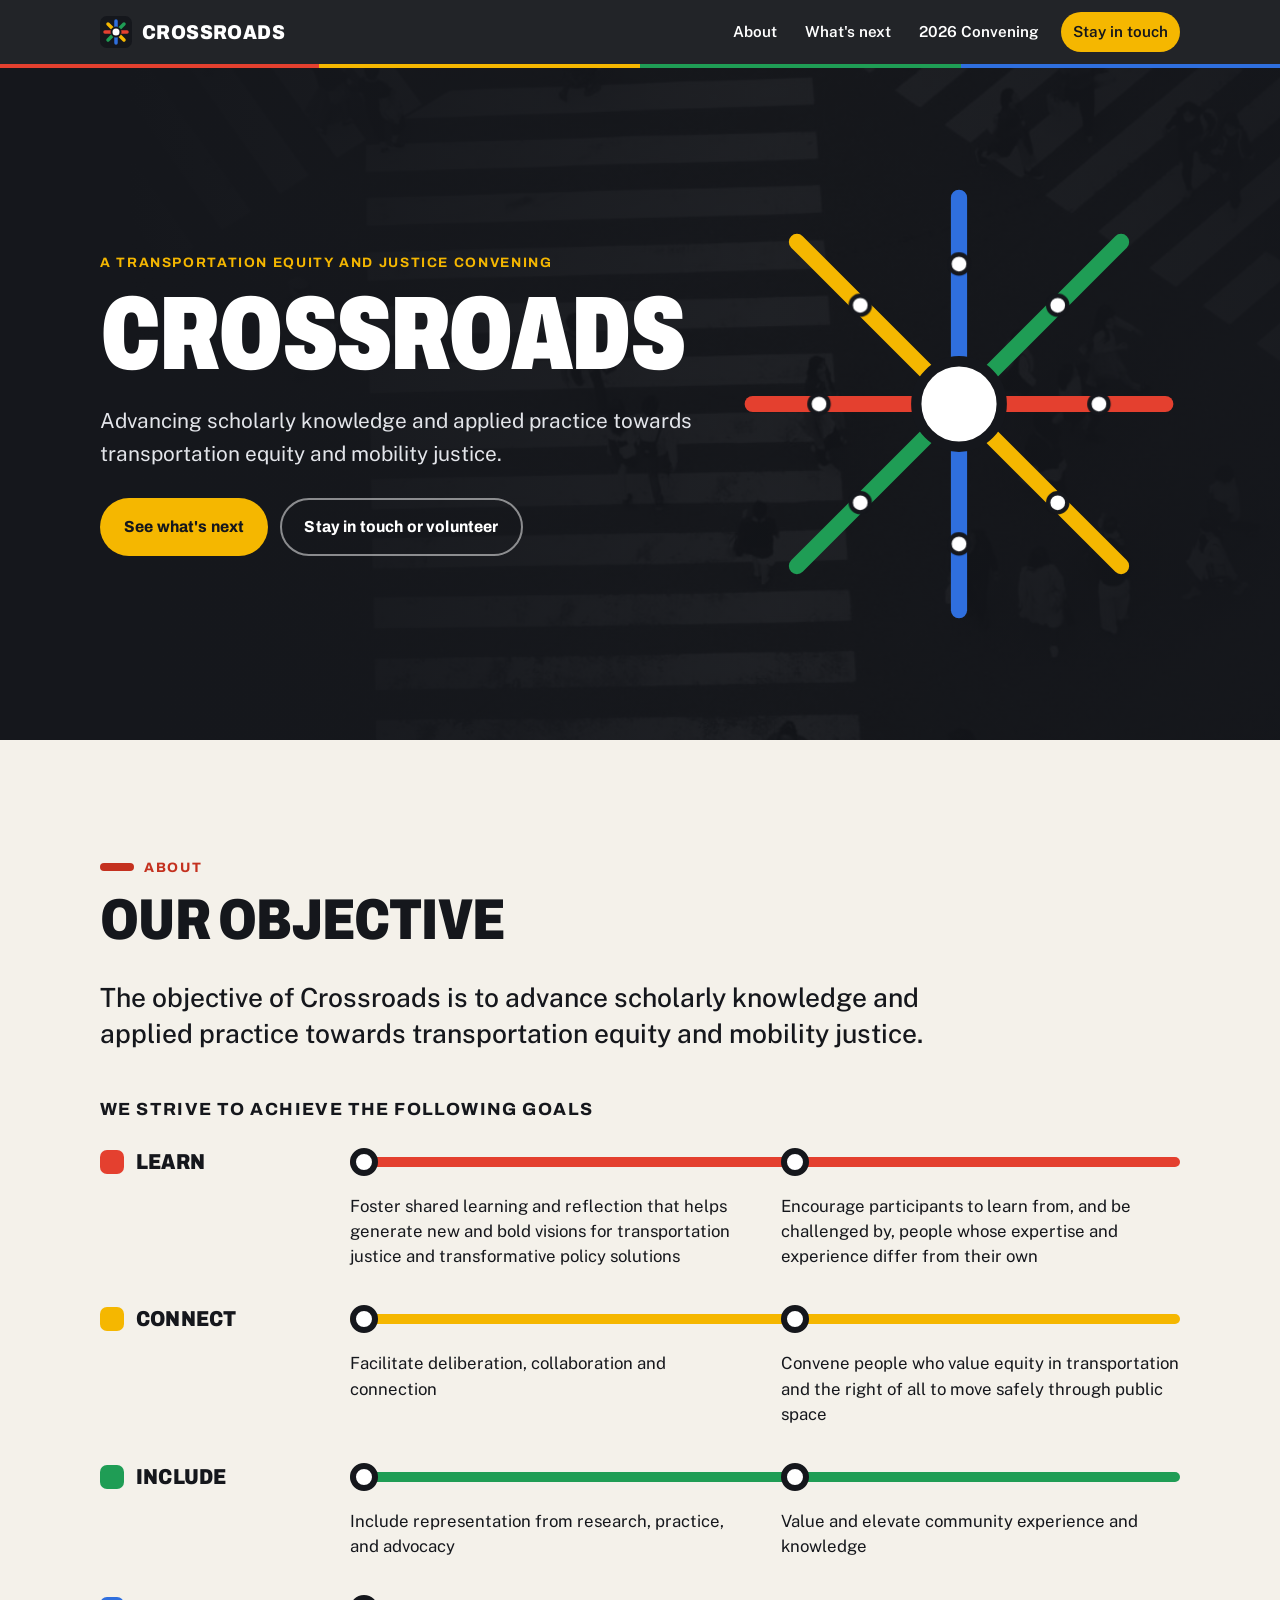
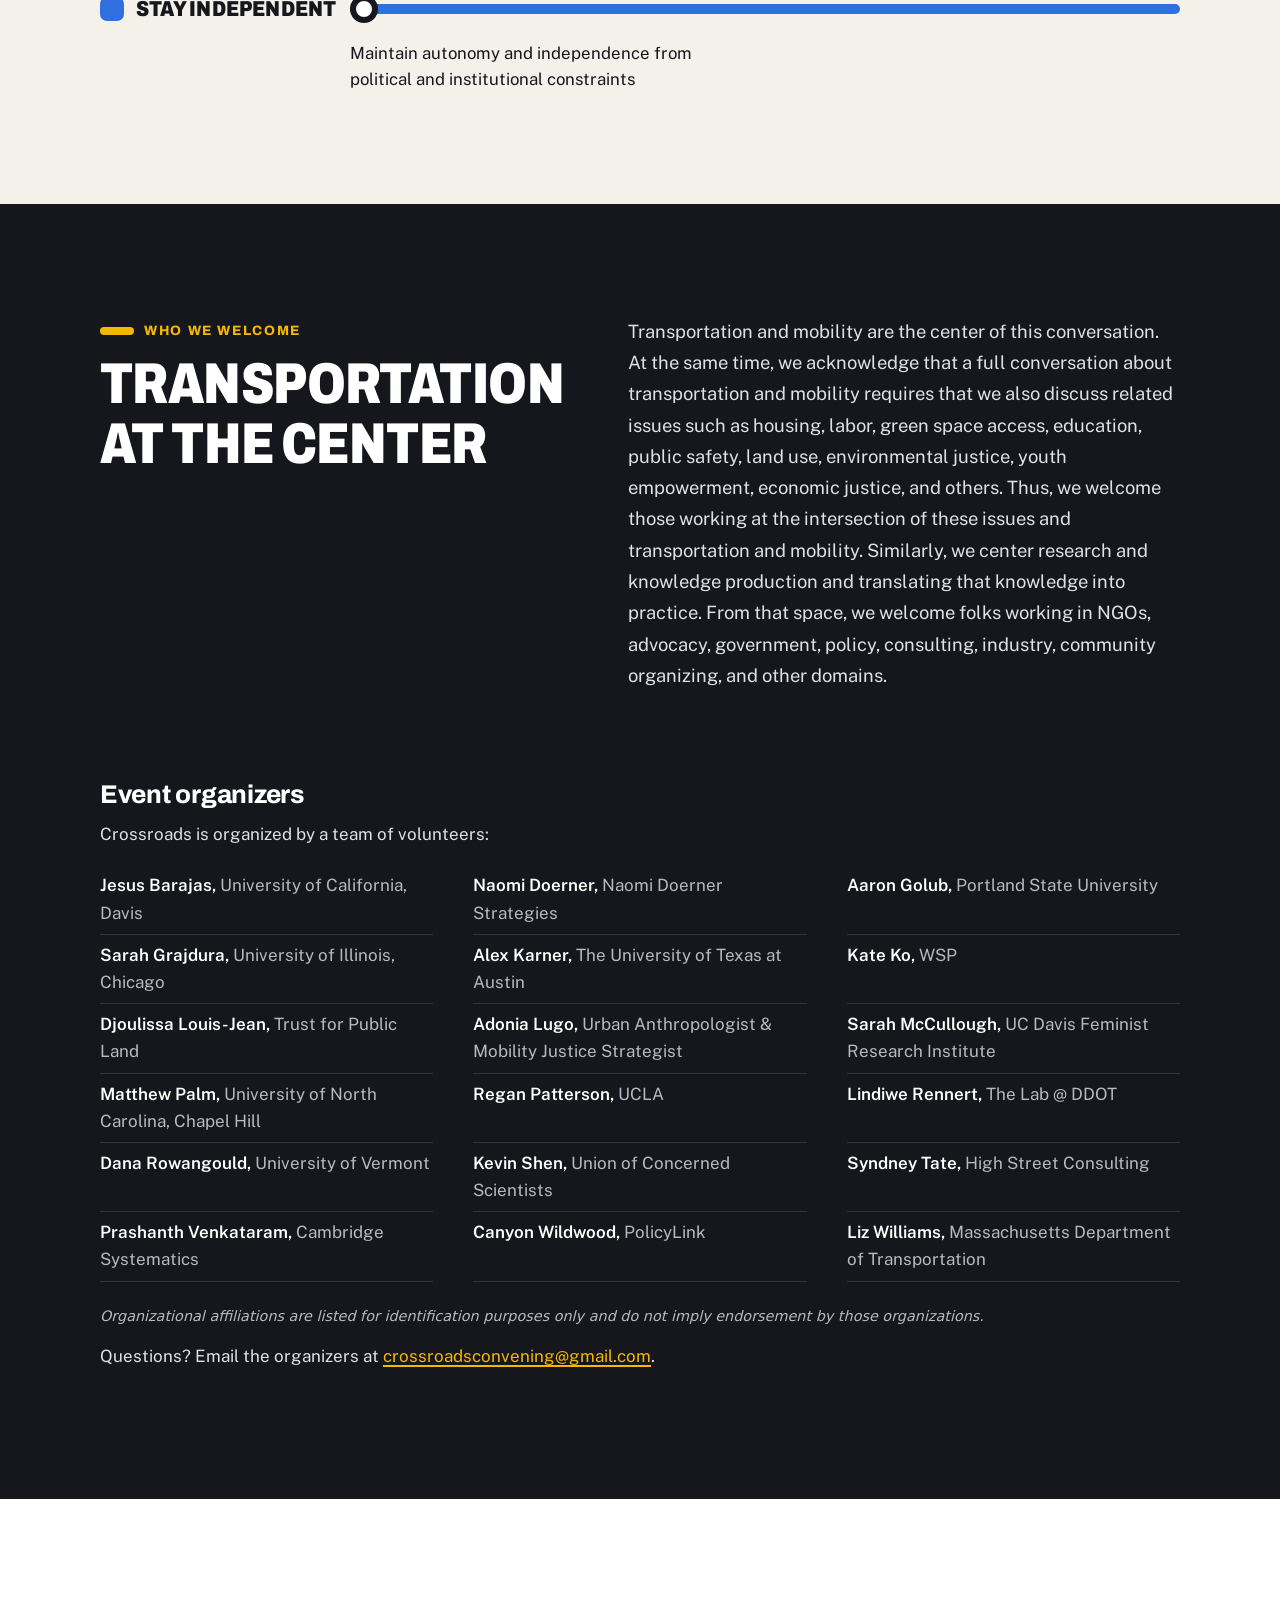
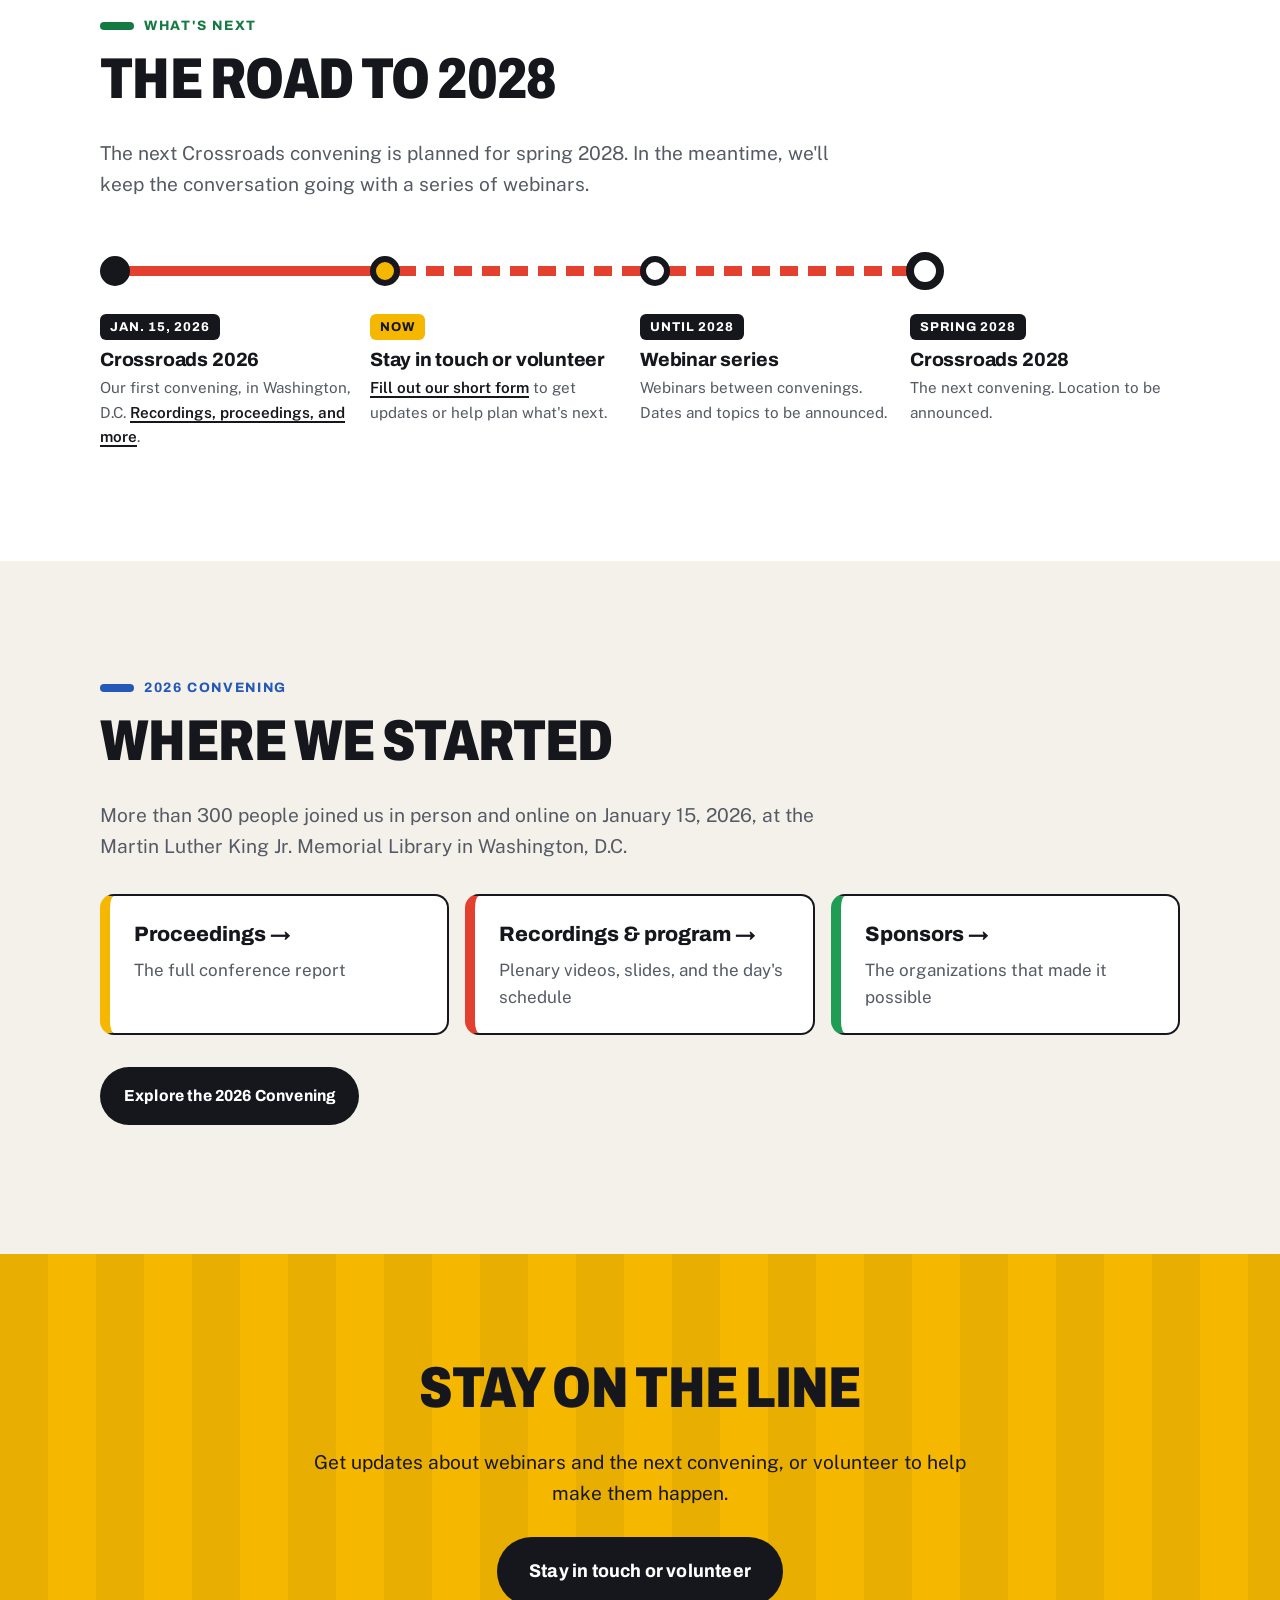
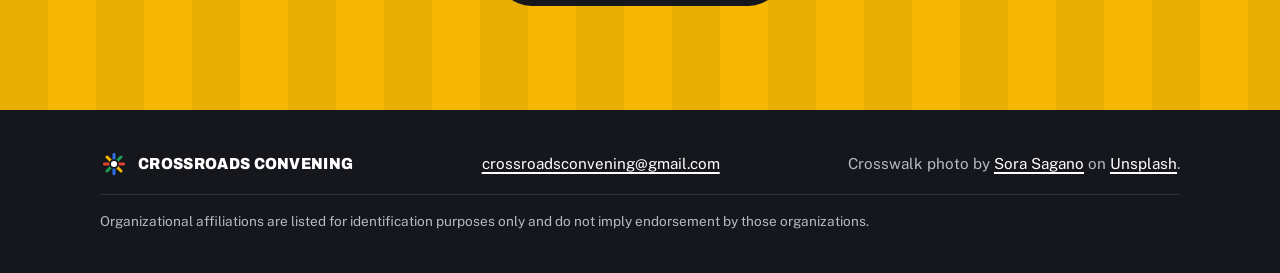
==== commit 34df6bfb: "Expand event organizers list and add affiliation disclaimer Rename the steering committee list to Ev" ====
--- a/index.html
+++ b/index.html
@@ -110,28 +110,40 @@
     <!-- WHO WE WELCOME / WHO WE ARE -->
     <section class="section section--dark" id="who" aria-labelledby="who-title">
       <div class="wrap grid-2">
-        <div class="prose">
+        <div>
           <p class="kicker kicker--yellow">Who we welcome</p>
           <h2 id="who-title">Transportation at the center</h2>
+        </div>
+        <div class="prose prose--lead">
           <p>Transportation and mobility are the center of this conversation. At the same time, we acknowledge that a full conversation about transportation and mobility requires that we also discuss related issues such as housing, labor, green space access, education, public safety, land use, environmental justice, youth empowerment, economic justice, and others. Thus, we welcome those working at the intersection of these issues and transportation and mobility. Similarly, we center research and knowledge production and translating that knowledge into practice. From that space, we welcome folks working in NGOs, advocacy, government, policy, consulting, industry, community organizing, and other domains.</p>
         </div>
-        <div class="prose">
-          <h3>Steering committee</h3>
-          <p>Crossroads is guided by a volunteer steering committee:</p>
-          <ul class="people">
-            <li>Jesus Barajas, <span>University of California, Davis</span></li>
-            <li>Aaron Golub, <span>Portland State University</span></li>
-            <li>Sarah Grajdura, <span>University of Illinois, Chicago</span></li>
-            <li>Alex Karner, <span>The University of Texas at Austin</span></li>
-            <li>Kate Ko, <span>WSP</span></li>
-            <li>Matthew Palm, <span>University of North Carolina, Chapel Hill</span></li>
-            <li>Dana Rowangould, <span>University of Vermont</span></li>
-            <li>Kevin Shen, <span>Union of Concerned Scientists</span></li>
-            <li>Prashanth Venkataram</li>
-            <li>Canyon Wildwood, <span>PolicyLink</span></li>
-          </ul>
-          <p>Questions? Email the organizers at <a href="mailto:crossroadsconvening@gmail.com">crossroadsconvening@gmail.com</a>.</p>
-        </div>
+      </div>
+
+      <div class="wrap organizers prose">
+        <h3 id="organizers">Event organizers</h3>
+        <p>Crossroads is organized by a team of volunteers:</p>
+        <ul class="people">
+          <li>Jesus Barajas, <span>University of California, Davis</span></li>
+          <li>Naomi Doerner, <span>Naomi Doerner Strategies</span></li>
+          <li>Aaron Golub, <span>Portland State University</span></li>
+          <li>Sarah Grajdura, <span>University of Illinois, Chicago</span></li>
+          <li>Alex Karner, <span>The University of Texas at Austin</span></li>
+          <li>Kate Ko, <span>WSP</span></li>
+          <li>Djoulissa Louis-Jean, <span>Trust for Public Land</span></li>
+          <li>Adonia Lugo, <span>Urban Anthropologist &amp; Mobility Justice Strategist</span></li>
+          <li>Sarah McCullough, <span>UC Davis Feminist Research Institute</span></li>
+          <li>Matthew Palm, <span>University of North Carolina, Chapel Hill</span></li>
+          <li>Regan Patterson, <span>UCLA</span></li>
+          <li>Lindiwe Rennert, <span>The Lab @ DDOT</span></li>
+          <li>Dana Rowangould, <span>University of Vermont</span></li>
+          <li>Kevin Shen, <span>Union of Concerned Scientists</span></li>
+          <li>Syndney Tate, <span>High Street Consulting</span></li>
+          <li>Prashanth Venkataram, <span>Cambridge Systematics</span></li>
+          <li>Canyon Wildwood, <span>PolicyLink</span></li>
+          <li>Liz Williams, <span>Massachusetts Department of Transportation</span></li>
+        </ul>
+        <p class="disclaimer">Organizational affiliations are listed for identification purposes only and do not imply endorsement by those organizations.</p>
+        <p>Questions? Email the organizers at <a href="mailto:crossroadsconvening@gmail.com">crossroadsconvening@gmail.com</a>.</p>
       </div>
     </section>
 
@@ -201,6 +213,7 @@
       </div>
       <p><a href="mailto:crossroadsconvening@gmail.com">crossroadsconvening@gmail.com</a></p>
       <p class="footer__credit">Crosswalk photo by <a href="https://unsplash.com/@sorasagano">Sora Sagano</a> on <a href="https://unsplash.com/photos/people-walking-on-street-MKE7NKsaBZM">Unsplash</a>.</p>
+      <p class="footer__disclaimer">Organizational affiliations are listed for identification purposes only and do not imply endorsement by those organizations.</p>
     </div>
   </footer>
 
--- a/assets/css/styles.css
+++ b/assets/css/styles.css
@@ -289,6 +289,13 @@
 }
 
 /* ---------- People ---------- */
+
+.prose--lead p { font-size: 1.15rem; line-height: 1.7; }
+
+.organizers { margin-top: clamp(48px, 6vw, 72px); }
+.organizers h3 { font-size: 1.6rem; }
+.organizers .people { display: grid; grid-template-columns: repeat(auto-fill, minmax(300px, 1fr)); column-gap: 40px; }
+.disclaimer { font-size: 0.9rem; color: var(--muted-dark); font-style: italic; }
 
 .people { list-style: none; padding: 0; margin: 0 0 1.4em; }
 .people li { padding: 7px 0; border-bottom: 1px solid #2f333c; font-weight: 600; color: var(--white); }
@@ -540,6 +547,7 @@
 .footer p { margin: 0; }
 .footer a { color: var(--white); }
 .brand--footer { color: var(--white); font-size: 1rem; }
+.footer__disclaimer { flex-basis: 100%; font-size: 0.85rem; padding-top: 16px; border-top: 1px solid #2b2f37; }
 
 /* ---------- Proceedings page ---------- */
 
